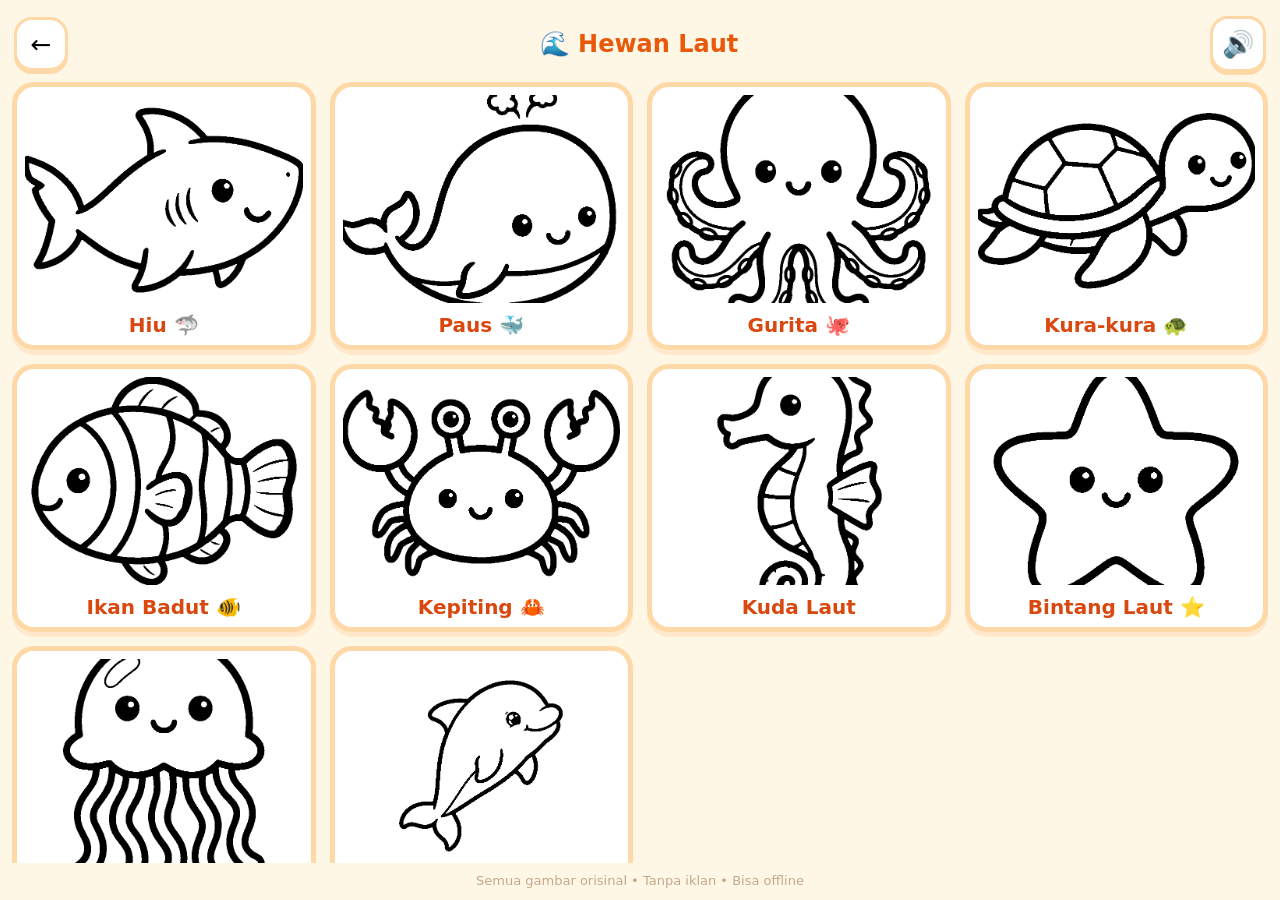
==== kategori.html @ f8200342 "Mewarnai Balita PWA v21" ====
<!DOCTYPE html>
<html lang="id">
<head>
<meta charset="UTF-8">
<meta name="viewport" content="width=device-width, initial-scale=1.0, maximum-scale=1.0, user-scalable=no, viewport-fit=cover">
<title>Pilih Gambar · Mewarnai Balita</title>
<meta name="description" content="Pilih gambar untuk diwarnai. 100% orisinal, bisa offline.">
<meta name="theme-color" content="#FF8C42">
<link rel="manifest" href="manifest.webmanifest">
<link rel="icon" type="image/png" sizes="192x192" href="icons/icon-192.png">
<link rel="apple-touch-icon" href="icons/icon-192.png">
<link rel="stylesheet" href="styles-v9.css">
</head>
<body>
<div id="app">
  <section class="screen active">
    <header class="topbar">
      <button id="k-back" class="kid-btn" title="Kembali">←</button>
      <h1 id="k-title" class="screen-title">🎨</h1>
      <div class="top-actions">
        <button id="k-sound" class="icon-btn" title="Suara">🔊</button>
      </div>
    </header>
    <div id="k-grid" class="page-grid"></div>
    <footer class="footnote">Semua gambar orisinal &bull; Tanpa iklan &bull; Bisa offline</footer>
  </section>
</div>
<script src="app-v21.js"></script>
</body>
</html>
---- styles-v9.css ----
* { box-sizing: border-box; -webkit-tap-highlight-color: transparent; }
html, body {
  margin: 0; padding: 0; height: 100%;
  font-family: "Comic Sans MS", "Chalkboard SE", "Segoe UI Rounded", system-ui, sans-serif;
  background: #FFF7E6; color: #4A3728;
  overscroll-behavior: none;
}
#app { height: 100dvh; display: flex; flex-direction: column; }
.screen { display: none; flex-direction: column; height: 100%; padding: 12px; }
.screen.active { display: flex; }

/* ---- Bilah atas ---- */
.topbar {
  display: flex; align-items: center; justify-content: space-between;
  gap: 8px; padding: 4px 2px 10px;
}
.brand { display: flex; align-items: center; gap: 10px; }
.brand-emoji { font-size: 40px; }
h1 { font-size: 26px; margin: 0; color: #E8590C; }
.screen-title { font-size: 24px; }
.top-actions { display: flex; gap: 8px; }
.icon-btn {
  min-width: 56px; min-height: 56px; font-size: 26px;
  border: 3px solid #FFD8A8; border-radius: 18px; background: #fff;
  cursor: pointer; display: flex; align-items: center; justify-content: center;
  box-shadow: 0 3px 0 #FFD8A8;
}
.icon-btn:active { transform: translateY(2px); box-shadow: none; }
.icon-btn.primary { background: #69DB7C; border-color: #38B24A; box-shadow: 0 3px 0 #38B24A; }
.subtitle { text-align: center; font-size: 18px; margin: 2px 0 12px; color: #97775F; }

/* ---- Grid halaman ---- */
.page-grid {
  display: grid; grid-template-columns: repeat(2, 1fr); gap: 14px;
  overflow-y: auto; padding-bottom: 10px;
}
@media (min-width: 700px) { .page-grid { grid-template-columns: repeat(4, 1fr); } }
.page-card {
  background: #fff; border: 4px solid #FFD8A8; border-radius: 22px;
  padding: 8px; cursor: pointer; text-align: center;
  box-shadow: 0 4px 0 #FFE8CC; transition: transform .1s;
}
.page-card:active { transform: scale(.96); }
.page-card img { width: 100%; aspect-ratio: 4/3; object-fit: cover; border-radius: 14px; background: #fff; }
.page-card .name { font-size: 20px; font-weight: bold; margin-top: 6px; color: #D9480F; }
.footnote { text-align: center; font-size: 13px; color: #C4A88C; margin-top: auto; padding-top: 10px; }

/* ---- Bilah kategori ---- */
.cat-bar {
  display: flex; gap: 8px; overflow-x: auto; padding: 4px 2px 10px;
  scrollbar-width: none;
}
.cat-bar::-webkit-scrollbar { display: none; }
.cat-chip {
  flex-shrink: 0; display: flex; align-items: center; gap: 6px;
  border: 3px solid #FFD8A8; background: #fff; border-radius: 999px;
  padding: 10px 16px; font-size: 16px; font-weight: bold; color: #97775F;
  cursor: pointer; font-family: inherit; box-shadow: 0 3px 0 #FFE8CC;
}
.cat-chip:active { transform: translateY(2px); box-shadow: none; }
.cat-chip.active { background: #FFD43B; border-color: #FAB005; color: #7A4A00; box-shadow: 0 3px 0 #FAB005; }
.cat-ico { font-size: 22px; }
.cat-count { text-align: center; font-size: 16px; font-weight: bold; color: #E8590C; margin: 0 0 8px; }

/* ---- Editor ramah balita ---- */
#screen-editor { gap: 10px; }
.kid-bar { padding-bottom: 2px; }
.kid-btn {
  min-width: 54px; min-height: 54px; font-size: 25px;
  border: 3px solid #FFD8A8; border-radius: 18px; background: #fff;
  cursor: pointer; display: flex; align-items: center; justify-content: center;
  box-shadow: 0 3px 0 #FFD8A8; font-family: inherit; padding: 0 8px;
}
.kid-btn:active { transform: translateY(2px); box-shadow: none; }
.kid-btn.primary { background: #69DB7C; border-color: #38B24A; box-shadow: 0 3px 0 #38B24A; }
.kid-btn.go { background: #FFD43B; border-color: #FAB005; box-shadow: 0 3px 0 #FAB005; }
#editor-title { flex: 1; text-align: center; font-size: 22px; margin: 0; }

#editor-body { flex: 1; display: flex; gap: 10px; min-height: 0; }
/* Kanvas bingkai biru membulat */
#canvas-frame {
  flex: 1; display: flex; align-items: center; justify-content: center;
  background: #fff; border: 7px solid #4D96FF; border-radius: 26px;
  overflow: hidden; min-width: 0; position: relative;
  box-shadow: 0 4px 0 rgba(77,150,255,.35);
}
#canvas { touch-action: none; max-width: 100%; max-height: 100%; cursor: pointer; display: block; }
/* Indikator memuat gambar */
.canvas-loading {
  position: absolute; inset: 0; display: flex; align-items: center; justify-content: center;
  background: rgba(255,255,255,.85); font-size: 22px; font-weight: bold; color: #E8590F;
  border-radius: 18px; z-index: 5;
}
.canvas-loading.hidden { display: none; }

/* Rel krayon vertikal di kanan */
#crayon-rail {
  width: 96px; flex-shrink: 0; display: flex; flex-direction: column;
  background: #fff; border: 4px solid #FFD8A8; border-radius: 22px;
  overflow: hidden;
}
.crayon-box {
  display: flex; flex-direction: column; gap: 12px; align-items: center;
  padding: 18px 6px; overflow-y: auto; scrollbar-width: none;
}
.crayon-box::-webkit-scrollbar { display: none; }
.swatch.crayon {
  width: 56px; height: 96px; min-height: 96px; border: none; cursor: pointer; padding: 0;
  background:
    linear-gradient(90deg, rgba(255,255,255,.45), rgba(255,255,255,0) 45%),
    var(--c);
  clip-path: polygon(50% 0%, 88% 16%, 100% 22%, 100% 100%, 0% 100%, 0% 22%, 12% 16%);
  filter: drop-shadow(0 3px 2px rgba(0,0,0,.25));
  transition: transform .12s;
}
.swatch.crayon.active { transform: scale(1.22); filter: drop-shadow(0 0 7px var(--c)); }

/* Bilah konteks: ukuran / jenis kuas / stiker */
#context-bar { display: flex; justify-content: center; }
.tool-section {
  display: flex; flex-direction: row; gap: 10px; align-items: center; justify-content: flex-start;
  background: #fff; border: 3px solid #FFD8A8; border-radius: 20px; padding: 8px 12px;
  max-width: 100%; overflow-x: auto; scrollbar-width: none;
}
.tool-section::-webkit-scrollbar { display: none; }
.tool-section.hidden { display: none; }
.brush-btn, .sticker-btn {
  width: 58px; height: 58px; min-width: 58px; border-radius: 18px; border: 3px solid #EEE;
  background: #FFF9F0; cursor: pointer; font-size: 26px; font-family: inherit;
  display: flex; align-items: center; justify-content: center; padding: 0;
}
.brush-btn.active, .sticker-btn.active { border-color: #E8590C; background: #FFF0E0; transform: scale(1.06); }
.brush-btn .dot { background: #4A3728; border-radius: 50%; display: block; }
.sticker-btn { font-size: 30px; }
.sticker-bar { display: flex; gap: 10px; }

/* Bilah mode bawah: 5 tombol besar */
#mode-bar {
  display: flex; gap: 8px;
  background: #fff; border: 4px solid #FFD8A8; border-radius: 24px; padding: 8px;
}
.mode-btn {
  flex: 1; background: #FFF7E6; border: 3px solid transparent; border-radius: 18px;
  cursor: pointer; display: flex; flex-direction: column; align-items: center; gap: 3px;
  padding: 9px 4px; font-family: inherit; color: #97775F; min-width: 0;
}
.mode-ico { font-size: 30px; line-height: 1; }
.mode-lbl { font-size: 13px; font-weight: bold; white-space: nowrap; }
.mode-btn.active {
  background: #fff; color: #D9480F; border-color: #FFB84D;
  box-shadow: 0 3px 0 #FFD8A8; transform: translateY(-2px);
}

/* Beranda lebih ceria */
.brand-emoji { display: inline-block; animation: kid-bounce 1.8s ease-in-out infinite; }
@keyframes kid-bounce { 0%,100% { transform: translateY(0) rotate(-6deg); } 50% { transform: translateY(-9px) rotate(6deg); } }
.page-card { border-width: 5px; box-shadow: 0 5px 0 #FFE8CC; }
.page-card .thumb { font-size: 30px; }

/* Lanskap pendek: padatkan */
@media (max-height: 500px) and (orientation: landscape) {
  .mode-ico { font-size: 22px; }
  .mode-lbl { display: none; }
  .mode-btn { padding: 6px 4px; }
  .swatch.crayon { width: 44px; height: 80px; min-height: 80px; }
  #crayon-rail { width: 76px; }
  .kid-btn { min-width: 46px; min-height: 46px; font-size: 21px; }
  #canvas-frame { border-width: 5px; border-radius: 18px; }
}

/* ---- Layar Finish: animasi interaktif ---- */
#screen-finish { padding: 0; }
#finish-wrap { flex: 1; position: relative; min-height: 0; }
#anim-canvas { width: 100%; height: 100%; display: block; touch-action: manipulation; }
.finish-text {
  position: absolute; top: 12px; left: 0; right: 0;
  text-align: center; font-size: 30px; font-weight: bold; color: #D9480F;
  text-shadow: 0 2px 0 #fff; pointer-events: none;
}
.finish-actions {
  display: flex; justify-content: center; gap: 14px;
  padding: 12px; background: #FFF7E6;
}

/* ---- Galeri ---- */
.gallery-grid { display: grid; grid-template-columns: repeat(2, 1fr); gap: 12px; overflow-y: auto; }
@media (min-width: 700px) { .gallery-grid { grid-template-columns: repeat(4, 1fr); } }
.gallery-item {
  background: #fff; border: 4px solid #FFD8A8; border-radius: 18px;
  overflow: hidden; cursor: pointer; padding: 6px;
}
.gallery-item img { width: 100%; border-radius: 12px; display: block; }

/* ---- Viewer & toast ---- */
.viewer {
  position: fixed; inset: 0; background: rgba(0,0,0,.85); z-index: 50;
  display: flex; align-items: center; justify-content: center; flex-direction: column; gap: 12px;
}
.viewer.hidden { display: none; }
.viewer img { max-width: 92vw; max-height: 80vh; border-radius: 16px; background: #fff; }
.viewer-actions { display: flex; gap: 12px; }
.toast {
  position: fixed; bottom: 26px; left: 50%; transform: translateX(-50%);
  background: #4A3728; color: #fff; padding: 12px 22px; border-radius: 24px;
  font-size: 18px; z-index: 60; transition: opacity .3s;
}
.toast.hidden { opacity: 0; pointer-events: none; }

/* ===== v9: Beranda 2 level untuk balita ===== */
.cat-grid {
  display: grid; grid-template-columns: 1fr 1fr; gap: 14px;
  padding: 4px 16px 20px; max-width: 520px; margin: 0 auto;
}
.cat-card {
  background: #fff; border: 4px solid #FFD8A8; border-radius: 24px;
  padding: 20px 8px 16px; text-align: center; cursor: pointer;
  box-shadow: 0 4px 0 rgba(210, 140, 60, .35);
  transition: transform .12s;
}
.cat-card:active { transform: scale(.94); }
.cat-card-ico { font-size: 64px; line-height: 1.1; }
.cat-card-name { font-size: 19px; font-weight: 800; color: #7A4A1E; margin-top: 6px; }
.pics-bar { display: flex; align-items: center; gap: 10px; padding: 4px 16px 10px; }
.pics-bar .screen-title { margin: 0; }

/* ===== v9: Laci alat ===== */
.drawer {
  position: fixed; inset: 0; z-index: 55;
  background: rgba(60, 35, 10, .45);
  display: flex; align-items: flex-end; justify-content: center;
}
.drawer.hidden { display: none; }
.drawer-card {
  background: #FFF8EC; border-radius: 28px 28px 0 0;
  padding: 18px 18px 26px; width: 100%; max-width: 480px;
  border-top: 5px solid #FFD8A8;
  animation: drawerUp .22s ease-out;
}
@keyframes drawerUp { from { transform: translateY(60px); opacity: .5; } to { transform: none; opacity: 1; } }
.drawer-title { font-size: 24px; font-weight: 900; color: #7A4A1E; text-align: center; margin-bottom: 14px; }
.drawer-grid { display: grid; grid-template-columns: 1fr 1fr 1fr; gap: 12px; margin-bottom: 16px; }
.drawer-btn {
  background: #fff; border: 4px solid #FFE3B3; border-radius: 20px;
  padding: 14px 6px 10px; display: flex; flex-direction: column; align-items: center; gap: 4px;
  font-size: 17px; font-weight: 800; color: #7A4A1E; cursor: pointer;
  box-shadow: 0 3px 0 rgba(210, 140, 60, .3);
}
.drawer-btn:active { transform: scale(.95); }
.drawer-btn.active { border-color: #FF9F43; background: #FFF3DC; }
.drawer-btn.danger { border-color: #FFB3B3; color: #C0392B; }
.drawer-ico { font-size: 44px; line-height: 1; }
#drawer-close { width: 100%; }

/* ===== v9: Dialog ramah anak ===== */
.kid-modal {
  position: fixed; inset: 0; z-index: 70;
  background: rgba(60, 35, 10, .5);
  display: flex; align-items: center; justify-content: center; padding: 24px;
}
.kid-modal.hidden { display: none; }
.kid-modal-card {
  background: #FFF8EC; border-radius: 28px; border: 5px solid #FFD8A8;
  padding: 28px 26px 24px; max-width: 340px; width: 100%; text-align: center;
  animation: modalPop .2s ease-out;
}
@keyframes modalPop { from { transform: scale(.85); opacity: .4; } to { transform: none; opacity: 1; } }
.kid-modal-emoji { font-size: 64px; }
.kid-modal-text { font-size: 24px; font-weight: 900; color: #7A4A1E; margin: 10px 0 20px; }
.kid-modal-btns { display: flex; gap: 12px; }
.kid-modal-btn {
  flex: 1; padding: 16px 0; border-radius: 20px; font-size: 22px; font-weight: 900;
  border: none; cursor: pointer;
}
.kid-modal-btn.no { background: #E8E8E8; color: #555; }
.kid-modal-btn.yes { background: linear-gradient(180deg, #7BC96F, #5AAE4E); color: #fff; box-shadow: 0 4px 0 #3E7D36; }
.kid-modal-btn:active { transform: scale(.96); }

/* ===== v9: Bintang reward ===== */
.burst-star {
  position: absolute; transform: translate(-50%, -50%);
  pointer-events: none; z-index: 6;
  animation: burst .9s ease-out forwards;
}
@keyframes burst {
  0% { opacity: 1; transform: translate(-50%, -50%) scale(.5); }
  100% { opacity: 0; transform: translate(calc(-50% + var(--dx)), calc(-50% + var(--dy))) scale(1.25); }
}

/* ===== v17: tombol segitiga hijau (selesai) di sudut kanvas ===== */
.done-fab {
  position: absolute; bottom: 14px; z-index: 8;
  width: 78px; height: 78px; border: none; cursor: pointer; padding: 0;
  background: linear-gradient(180deg, #8BD67F, #4E9E44);
  clip-path: polygon(20% 10%, 90% 50%, 20% 90%);
  filter: drop-shadow(0 4px 6px rgba(0,0,0,.35));
  animation: fabPulse 1.6s ease-in-out infinite;
}
.done-fab.left { left: 14px; }
.done-fab.right { right: 14px; }
@keyframes fabPulse {
  0%, 100% { transform: scale(1); }
  50% { transform: scale(1.08); }
}
.done-fab:active { transform: scale(.92); animation: none; }
.done-fab.hidden { display: none; }

/* ===== v18: UI ala referensi — tombol melayang + panel geser ===== */
#canvas-frame {
  border: none; border-radius: 0; box-shadow: none; background: #fff;
}
/* tombol bulat glossy */
.fab-btn {
  position: absolute; z-index: 9;
  width: 68px; height: 68px; border-radius: 50%;
  border: 4px solid rgba(255,255,255,.9);
  font-size: 30px; cursor: pointer; color: #fff;
  display: flex; align-items: center; justify-content: center;
  box-shadow: 0 4px 10px rgba(0,0,0,.25), inset 0 3px 6px rgba(255,255,255,.55), inset 0 -4px 8px rgba(0,0,0,.18);
  text-shadow: 0 2px 3px rgba(0,0,0,.25);
  transition: transform .12s;
}
.fab-btn:active { transform: scale(.9); }
.fab-btn.active-tool { outline: 4px solid #FFD23F; outline-offset: 2px; }
.fab-back { top: 14px; left: 14px; background: radial-gradient(circle at 32% 28%, #FFE066, #FFC300 70%); color: #fff; font-weight: 900; }
.fab-stack { position: absolute; z-index: 9; display: flex; flex-direction: column; gap: 14px; }
.fab-stack .fab-btn { position: static; }
.fab-left { left: 14px; bottom: 110px; }
.fab-right { right: 14px; top: 14px; }
.fab-undo { background: radial-gradient(circle at 32% 28%, #E8E8E8, #BDBDBD 70%); }
.fab-trash { background: radial-gradient(circle at 32% 28%, #C77DFF, #8E44AD 70%); }
.fab-purple { background: radial-gradient(circle at 32% 28%, #D0A6FF, #9B5DE5 70%); }
.fab-rainbow { background: linear-gradient(135deg, #FF5D5D, #FF9F1C, #FFD23F, #2FBF71, #3A86FF, #B565D8); }
/* panel geser dari kanan */
.side-panel {
  position: absolute; top: 0; right: 0; bottom: 0; z-index: 10;
  width: 128px; padding: 14px 10px;
  background: #FFFDF5; border-left: 4px solid #FFE3B3; border-radius: 24px 0 0 24px;
  box-shadow: -6px 0 16px rgba(0,0,0,.15);
  overflow-y: auto; scrollbar-width: none;
  animation: panelIn .22s ease-out;
}
.side-panel::-webkit-scrollbar { display: none; }
.side-panel.hidden { display: none; }
@keyframes panelIn { from { transform: translateX(60px); opacity: .4; } to { transform: none; opacity: 1; } }
.brush-list { display: flex; flex-direction: column; gap: 12px; align-items: stretch; }
.brush-item {
  background: #fff; border: 3px solid #FFE3B3; border-radius: 18px;
  padding: 10px 4px; font-size: 34px; cursor: pointer; line-height: 1;
  box-shadow: 0 3px 0 rgba(210,140,60,.25);
  display: flex; flex-direction: column; align-items: center; gap: 2px;
}
.brush-item small { font-size: 11px; font-weight: 800; color: #7A4A1E; }
.brush-item:active { transform: scale(.94); }
.brush-item.active { border-color: #FF9F43; background: #FFF3DC; }
/* palet warna */
.color-row { display: grid; grid-template-columns: repeat(4, 1fr); gap: 8px; margin-bottom: 12px; }
.color-grid { display: grid; grid-template-columns: repeat(4, 1fr); gap: 8px; }
.swatch-dot {
  aspect-ratio: 1; border-radius: 14px; cursor: pointer; padding: 0;
  border: 3px solid rgba(255,255,255,.9);
  box-shadow: 0 2px 5px rgba(0,0,0,.2), inset 0 2px 4px rgba(255,255,255,.5);
  transition: transform .1s;
}
.swatch-dot:active { transform: scale(.88); }
.swatch-dot.active { outline: 3px solid #FF9F43; outline-offset: 1px; transform: scale(1.08); }
/* segitiga hijau pindah kanan bawah */
.done-fab.right { right: 14px; }
.done-fab.left { left: 14px; }
@media (max-width: 480px) {
  .fab-btn { width: 58px; height: 58px; font-size: 26px; }
  .fab-left { bottom: 100px; }
  .side-panel { width: 112px; }
}

/* ===== v19: panel warna lebih besar & ramah jari balita ===== */
#panel-colors { width: 204px; }
#panel-colors .color-row { grid-template-columns: repeat(4, 1fr); gap: 10px; margin-bottom: 12px; }
#panel-colors .color-grid { grid-template-columns: repeat(3, 1fr); gap: 10px; }
#panel-colors .swatch-dot { border-radius: 16px; }
.swatch-rainbow {
  background: linear-gradient(135deg, #FF5D5D, #FF9F1C, #FFD23F, #2FBF71, #3A86FF, #B565D8) !important;
}
@media (max-width: 480px) {
  #panel-colors { width: 172px; }
}

/* ===== v20: tombol finish ala referensi — kotak hijau + segitiga play putih ===== */
.done-fab {
  position: absolute; bottom: 14px; z-index: 8;
  width: 80px; height: 80px; cursor: pointer; padding: 0;
  background: linear-gradient(180deg, #7ED957, #34A24B);
  border: 4px solid rgba(255,255,255,.9);
  border-radius: 24px;
  clip-path: none; filter: none;
  box-shadow: 0 4px 10px rgba(0,0,0,.25), inset 0 3px 6px rgba(255,255,255,.5), inset 0 -4px 8px rgba(0,0,0,.15);
  display: flex; align-items: center; justify-content: center;
  animation: fabPulse 1.6s ease-in-out infinite;
}
.done-fab::after {
  content: "";
  width: 0; height: 0;
  border-left: 32px solid #fff;
  border-top: 20px solid transparent;
  border-bottom: 20px solid transparent;
  margin-left: 8px;
  filter: drop-shadow(0 2px 2px rgba(0,0,0,.25));
}

/* ===== v21: tombol finish ala referensi ===== */
#btn-finish-recolor { bottom: 14px; left: 14px; }
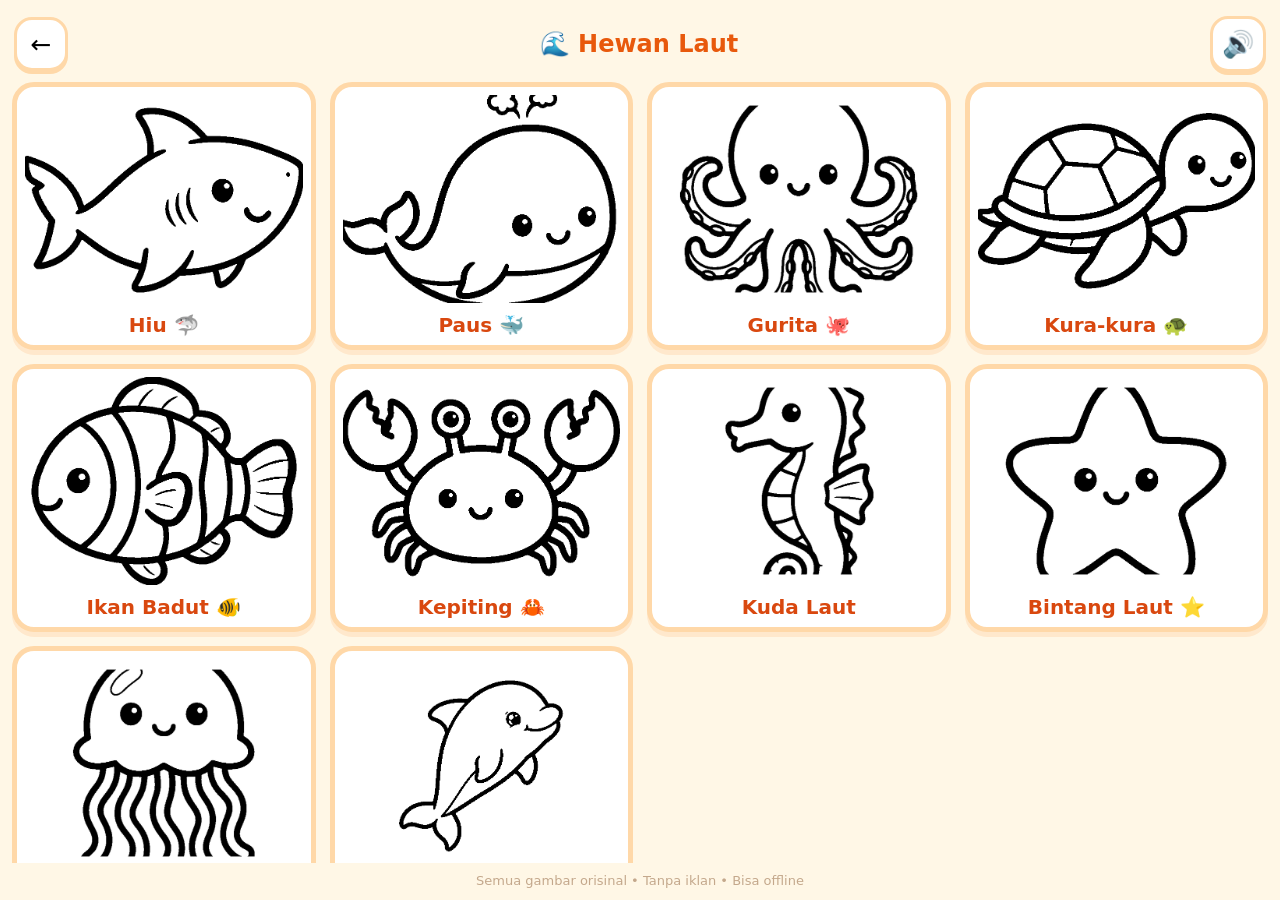
==== commit cd0a64f8: "Mewarnai Balita PWA v21" ====
--- a/kategori.html
+++ b/kategori.html
@@ -25,6 +25,6 @@
     <footer class="footnote">Semua gambar orisinal &bull; Tanpa iklan &bull; Bisa offline</footer>
   </section>
 </div>
-<script src="app-v21.js"></script>
+<script src="app-v22.js"></script>
 </body>
 </html>
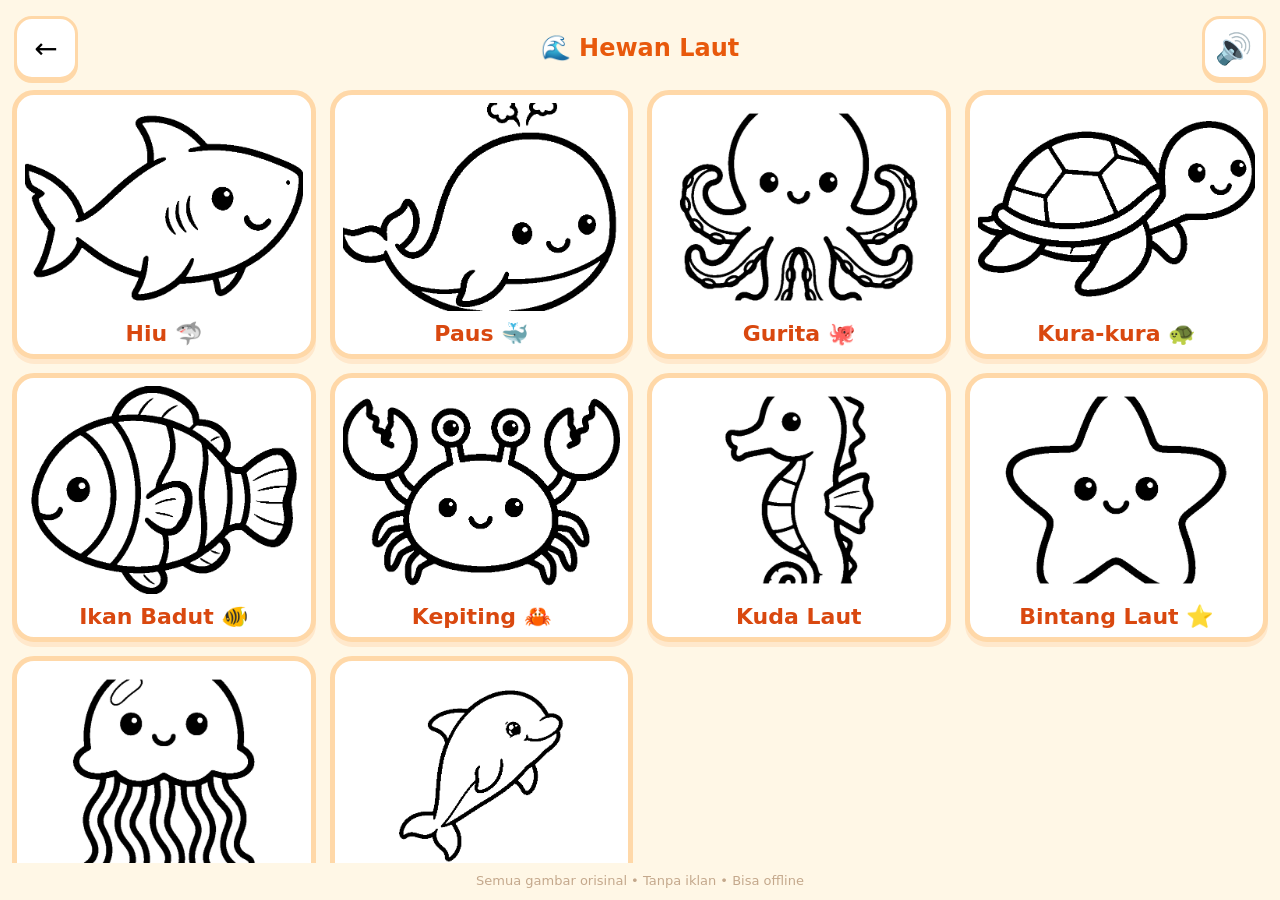
==== commit dca227a6: "v25: perbaiki bug strict-mode dan optimasi UI/UX balita - Perbaiki variabel tak dideklarasi (actx, k" ====
--- a/kategori.html
+++ b/kategori.html
@@ -9,7 +9,7 @@
 <link rel="manifest" href="manifest.webmanifest">
 <link rel="icon" type="image/png" sizes="192x192" href="icons/icon-192.png">
 <link rel="apple-touch-icon" href="icons/icon-192.png">
-<link rel="stylesheet" href="styles-v9.css">
+<link rel="stylesheet" href="styles-v25.css">
 </head>
 <body>
 <div id="app">
@@ -25,6 +25,6 @@
     <footer class="footnote">Semua gambar orisinal &bull; Tanpa iklan &bull; Bisa offline</footer>
   </section>
 </div>
-<script src="app-v22.js"></script>
+<script src="app-v25.js"></script>
 </body>
 </html>
--- a/styles-v25.css
+++ b/styles-v25.css
@@ -0,0 +1,542 @@
+* { box-sizing: border-box; -webkit-tap-highlight-color: transparent; }
+html, body {
+  margin: 0; padding: 0; height: 100%;
+  font-family: "Comic Sans MS", "Chalkboard SE", "Segoe UI Rounded", system-ui, sans-serif;
+  background: #FFF7E6; color: #4A3728;
+  overscroll-behavior: none;
+}
+#app { height: 100dvh; display: flex; flex-direction: column; }
+.screen { display: none; flex-direction: column; height: 100%; padding: 12px; }
+.screen.active { display: flex; }
+
+/* ---- Bilah atas ---- */
+.topbar {
+  display: flex; align-items: center; justify-content: space-between;
+  gap: 8px; padding: 4px 2px 10px;
+}
+.brand { display: flex; align-items: center; gap: 10px; }
+.brand-emoji { font-size: 40px; }
+h1 { font-size: 26px; margin: 0; color: #E8590C; }
+.screen-title { font-size: 24px; }
+.top-actions { display: flex; gap: 8px; }
+.icon-btn {
+  min-width: 56px; min-height: 56px; font-size: 26px;
+  border: 3px solid #FFD8A8; border-radius: 18px; background: #fff;
+  cursor: pointer; display: flex; align-items: center; justify-content: center;
+  box-shadow: 0 3px 0 #FFD8A8;
+}
+.icon-btn:active { transform: translateY(2px); box-shadow: none; }
+.icon-btn.primary { background: #69DB7C; border-color: #38B24A; box-shadow: 0 3px 0 #38B24A; }
+.subtitle { text-align: center; font-size: 18px; margin: 2px 0 12px; color: #97775F; }
+
+/* ---- Grid halaman ---- */
+.page-grid {
+  display: grid; grid-template-columns: repeat(2, 1fr); gap: 14px;
+  overflow-y: auto; padding-bottom: 10px;
+}
+@media (min-width: 700px) { .page-grid { grid-template-columns: repeat(4, 1fr); } }
+.page-card {
+  background: #fff; border: 4px solid #FFD8A8; border-radius: 22px;
+  padding: 8px; cursor: pointer; text-align: center;
+  box-shadow: 0 4px 0 #FFE8CC; transition: transform .1s;
+}
+.page-card:active { transform: scale(.96); }
+.page-card img { width: 100%; aspect-ratio: 4/3; object-fit: cover; border-radius: 14px; background: #fff; }
+.page-card .name { font-size: 20px; font-weight: bold; margin-top: 6px; color: #D9480F; }
+.footnote { text-align: center; font-size: 13px; color: #C4A88C; margin-top: auto; padding-top: 10px; }
+
+/* ---- Bilah kategori ---- */
+.cat-bar {
+  display: flex; gap: 8px; overflow-x: auto; padding: 4px 2px 10px;
+  scrollbar-width: none;
+}
+.cat-bar::-webkit-scrollbar { display: none; }
+.cat-chip {
+  flex-shrink: 0; display: flex; align-items: center; gap: 6px;
+  border: 3px solid #FFD8A8; background: #fff; border-radius: 999px;
+  padding: 10px 16px; font-size: 16px; font-weight: bold; color: #97775F;
+  cursor: pointer; font-family: inherit; box-shadow: 0 3px 0 #FFE8CC;
+}
+.cat-chip:active { transform: translateY(2px); box-shadow: none; }
+.cat-chip.active { background: #FFD43B; border-color: #FAB005; color: #7A4A00; box-shadow: 0 3px 0 #FAB005; }
+.cat-ico { font-size: 22px; }
+.cat-count { text-align: center; font-size: 16px; font-weight: bold; color: #E8590C; margin: 0 0 8px; }
+
+/* ---- Editor ramah balita ---- */
+#screen-editor { gap: 10px; }
+.kid-bar { padding-bottom: 2px; }
+.kid-btn {
+  min-width: 54px; min-height: 54px; font-size: 25px;
+  border: 3px solid #FFD8A8; border-radius: 18px; background: #fff;
+  cursor: pointer; display: flex; align-items: center; justify-content: center;
+  box-shadow: 0 3px 0 #FFD8A8; font-family: inherit; padding: 0 8px;
+}
+.kid-btn:active { transform: translateY(2px); box-shadow: none; }
+.kid-btn.primary { background: #69DB7C; border-color: #38B24A; box-shadow: 0 3px 0 #38B24A; }
+.kid-btn.go { background: #FFD43B; border-color: #FAB005; box-shadow: 0 3px 0 #FAB005; }
+#editor-title { flex: 1; text-align: center; font-size: 22px; margin: 0; }
+
+#editor-body { flex: 1; display: flex; gap: 10px; min-height: 0; }
+/* Kanvas bingkai biru membulat */
+#canvas-frame {
+  flex: 1; display: flex; align-items: center; justify-content: center;
+  background: #fff; border: 7px solid #4D96FF; border-radius: 26px;
+  overflow: hidden; min-width: 0; position: relative;
+  box-shadow: 0 4px 0 rgba(77,150,255,.35);
+}
+#canvas { touch-action: none; max-width: 100%; max-height: 100%; cursor: pointer; display: block; }
+/* Indikator memuat gambar */
+.canvas-loading {
+  position: absolute; inset: 0; display: flex; align-items: center; justify-content: center;
+  background: rgba(255,255,255,.85); font-size: 22px; font-weight: bold; color: #E8590F;
+  border-radius: 18px; z-index: 5;
+}
+.canvas-loading.hidden { display: none; }
+
+/* Rel krayon vertikal di kanan */
+#crayon-rail {
+  width: 96px; flex-shrink: 0; display: flex; flex-direction: column;
+  background: #fff; border: 4px solid #FFD8A8; border-radius: 22px;
+  overflow: hidden;
+}
+.crayon-box {
+  display: flex; flex-direction: column; gap: 12px; align-items: center;
+  padding: 18px 6px; overflow-y: auto; scrollbar-width: none;
+}
+.crayon-box::-webkit-scrollbar { display: none; }
+.swatch.crayon {
+  width: 56px; height: 96px; min-height: 96px; border: none; cursor: pointer; padding: 0;
+  background:
+    linear-gradient(90deg, rgba(255,255,255,.45), rgba(255,255,255,0) 45%),
+    var(--c);
+  clip-path: polygon(50% 0%, 88% 16%, 100% 22%, 100% 100%, 0% 100%, 0% 22%, 12% 16%);
+  filter: drop-shadow(0 3px 2px rgba(0,0,0,.25));
+  transition: transform .12s;
+}
+.swatch.crayon.active { transform: scale(1.22); filter: drop-shadow(0 0 7px var(--c)); }
+
+/* Bilah konteks: ukuran / jenis kuas / stiker */
+#context-bar { display: flex; justify-content: center; }
+.tool-section {
+  display: flex; flex-direction: row; gap: 10px; align-items: center; justify-content: flex-start;
+  background: #fff; border: 3px solid #FFD8A8; border-radius: 20px; padding: 8px 12px;
+  max-width: 100%; overflow-x: auto; scrollbar-width: none;
+}
+.tool-section::-webkit-scrollbar { display: none; }
+.tool-section.hidden { display: none; }
+.brush-btn, .sticker-btn {
+  width: 58px; height: 58px; min-width: 58px; border-radius: 18px; border: 3px solid #EEE;
+  background: #FFF9F0; cursor: pointer; font-size: 26px; font-family: inherit;
+  display: flex; align-items: center; justify-content: center; padding: 0;
+}
+.brush-btn.active, .sticker-btn.active { border-color: #E8590C; background: #FFF0E0; transform: scale(1.06); }
+.brush-btn .dot { background: #4A3728; border-radius: 50%; display: block; }
+.sticker-btn { font-size: 30px; }
+.sticker-bar { display: flex; gap: 10px; }
+
+/* Bilah mode bawah: 5 tombol besar */
+#mode-bar {
+  display: flex; gap: 8px;
+  background: #fff; border: 4px solid #FFD8A8; border-radius: 24px; padding: 8px;
+}
+.mode-btn {
+  flex: 1; background: #FFF7E6; border: 3px solid transparent; border-radius: 18px;
+  cursor: pointer; display: flex; flex-direction: column; align-items: center; gap: 3px;
+  padding: 9px 4px; font-family: inherit; color: #97775F; min-width: 0;
+}
+.mode-ico { font-size: 30px; line-height: 1; }
+.mode-lbl { font-size: 13px; font-weight: bold; white-space: nowrap; }
+.mode-btn.active {
+  background: #fff; color: #D9480F; border-color: #FFB84D;
+  box-shadow: 0 3px 0 #FFD8A8; transform: translateY(-2px);
+}
+
+/* Beranda lebih ceria */
+.brand-emoji { display: inline-block; animation: kid-bounce 1.8s ease-in-out infinite; }
+@keyframes kid-bounce { 0%,100% { transform: translateY(0) rotate(-6deg); } 50% { transform: translateY(-9px) rotate(6deg); } }
+.page-card { border-width: 5px; box-shadow: 0 5px 0 #FFE8CC; }
+.page-card .thumb { font-size: 30px; }
+
+/* Lanskap pendek: padatkan */
+@media (max-height: 500px) and (orientation: landscape) {
+  .mode-ico { font-size: 22px; }
+  .mode-lbl { display: none; }
+  .mode-btn { padding: 6px 4px; }
+  .swatch.crayon { width: 44px; height: 80px; min-height: 80px; }
+  #crayon-rail { width: 76px; }
+  .kid-btn { min-width: 46px; min-height: 46px; font-size: 21px; }
+  #canvas-frame { border-width: 5px; border-radius: 18px; }
+}
+
+/* ---- Layar Finish: animasi interaktif ---- */
+#screen-finish { padding: 0; }
+#finish-wrap { flex: 1; position: relative; min-height: 0; }
+#anim-canvas { width: 100%; height: 100%; display: block; touch-action: manipulation; }
+.finish-text {
+  position: absolute; top: 12px; left: 0; right: 0;
+  text-align: center; font-size: 30px; font-weight: bold; color: #D9480F;
+  text-shadow: 0 2px 0 #fff; pointer-events: none;
+}
+.finish-actions {
+  display: flex; justify-content: center; gap: 14px;
+  padding: 12px; background: #FFF7E6;
+}
+
+/* ---- Galeri ---- */
+.gallery-grid { display: grid; grid-template-columns: repeat(2, 1fr); gap: 12px; overflow-y: auto; }
+@media (min-width: 700px) { .gallery-grid { grid-template-columns: repeat(4, 1fr); } }
+.gallery-item {
+  background: #fff; border: 4px solid #FFD8A8; border-radius: 18px;
+  overflow: hidden; cursor: pointer; padding: 6px;
+}
+.gallery-item img { width: 100%; border-radius: 12px; display: block; }
+
+/* ---- Viewer & toast ---- */
+.viewer {
+  position: fixed; inset: 0; background: rgba(0,0,0,.85); z-index: 50;
+  display: flex; align-items: center; justify-content: center; flex-direction: column; gap: 12px;
+}
+.viewer.hidden { display: none; }
+.viewer img { max-width: 92vw; max-height: 80vh; border-radius: 16px; background: #fff; }
+.viewer-actions { display: flex; gap: 12px; }
+.toast {
+  position: fixed; bottom: 26px; left: 50%; transform: translateX(-50%);
+  background: #4A3728; color: #fff; padding: 12px 22px; border-radius: 24px;
+  font-size: 18px; z-index: 60; transition: opacity .3s;
+}
+.toast.hidden { opacity: 0; pointer-events: none; }
+
+/* ===== v9: Beranda 2 level untuk balita ===== */
+.cat-grid {
+  display: grid; grid-template-columns: 1fr 1fr; gap: 14px;
+  padding: 4px 16px 20px; max-width: 520px; margin: 0 auto;
+}
+.cat-card {
+  background: #fff; border: 4px solid #FFD8A8; border-radius: 24px;
+  padding: 20px 8px 16px; text-align: center; cursor: pointer;
+  box-shadow: 0 4px 0 rgba(210, 140, 60, .35);
+  transition: transform .12s;
+}
+.cat-card:active { transform: scale(.94); }
+.cat-card-ico { font-size: 64px; line-height: 1.1; }
+.cat-card-name { font-size: 19px; font-weight: 800; color: #7A4A1E; margin-top: 6px; }
+.pics-bar { display: flex; align-items: center; gap: 10px; padding: 4px 16px 10px; }
+.pics-bar .screen-title { margin: 0; }
+
+/* ===== v9: Laci alat ===== */
+.drawer {
+  position: fixed; inset: 0; z-index: 55;
+  background: rgba(60, 35, 10, .45);
+  display: flex; align-items: flex-end; justify-content: center;
+}
+.drawer.hidden { display: none; }
+.drawer-card {
+  background: #FFF8EC; border-radius: 28px 28px 0 0;
+  padding: 18px 18px 26px; width: 100%; max-width: 480px;
+  border-top: 5px solid #FFD8A8;
+  animation: drawerUp .22s ease-out;
+}
+@keyframes drawerUp { from { transform: translateY(60px); opacity: .5; } to { transform: none; opacity: 1; } }
+.drawer-title { font-size: 24px; font-weight: 900; color: #7A4A1E; text-align: center; margin-bottom: 14px; }
+.drawer-grid { display: grid; grid-template-columns: 1fr 1fr 1fr; gap: 12px; margin-bottom: 16px; }
+.drawer-btn {
+  background: #fff; border: 4px solid #FFE3B3; border-radius: 20px;
+  padding: 14px 6px 10px; display: flex; flex-direction: column; align-items: center; gap: 4px;
+  font-size: 17px; font-weight: 800; color: #7A4A1E; cursor: pointer;
+  box-shadow: 0 3px 0 rgba(210, 140, 60, .3);
+}
+.drawer-btn:active { transform: scale(.95); }
+.drawer-btn.active { border-color: #FF9F43; background: #FFF3DC; }
+.drawer-btn.danger { border-color: #FFB3B3; color: #C0392B; }
+.drawer-ico { font-size: 44px; line-height: 1; }
+#drawer-close { width: 100%; }
+
+/* ===== v9: Dialog ramah anak ===== */
+.kid-modal {
+  position: fixed; inset: 0; z-index: 70;
+  background: rgba(60, 35, 10, .5);
+  display: flex; align-items: center; justify-content: center; padding: 24px;
+}
+.kid-modal.hidden { display: none; }
+.kid-modal-card {
+  background: #FFF8EC; border-radius: 28px; border: 5px solid #FFD8A8;
+  padding: 28px 26px 24px; max-width: 340px; width: 100%; text-align: center;
+  animation: modalPop .2s ease-out;
+}
+@keyframes modalPop { from { transform: scale(.85); opacity: .4; } to { transform: none; opacity: 1; } }
+.kid-modal-emoji { font-size: 64px; }
+.kid-modal-text { font-size: 24px; font-weight: 900; color: #7A4A1E; margin: 10px 0 20px; }
+.kid-modal-btns { display: flex; gap: 12px; }
+.kid-modal-btn {
+  flex: 1; padding: 16px 0; border-radius: 20px; font-size: 22px; font-weight: 900;
+  border: none; cursor: pointer;
+}
+.kid-modal-btn.no { background: #E8E8E8; color: #555; }
+.kid-modal-btn.yes { background: linear-gradient(180deg, #7BC96F, #5AAE4E); color: #fff; box-shadow: 0 4px 0 #3E7D36; }
+.kid-modal-btn:active { transform: scale(.96); }
+
+/* ===== v9: Bintang reward ===== */
+.burst-star {
+  position: absolute; transform: translate(-50%, -50%);
+  pointer-events: none; z-index: 6;
+  animation: burst .9s ease-out forwards;
+}
+@keyframes burst {
+  0% { opacity: 1; transform: translate(-50%, -50%) scale(.5); }
+  100% { opacity: 0; transform: translate(calc(-50% + var(--dx)), calc(-50% + var(--dy))) scale(1.25); }
+}
+
+/* ===== v17: tombol segitiga hijau (selesai) di sudut kanvas ===== */
+.done-fab {
+  position: absolute; bottom: 14px; z-index: 8;
+  width: 78px; height: 78px; border: none; cursor: pointer; padding: 0;
+  background: linear-gradient(180deg, #8BD67F, #4E9E44);
+  clip-path: polygon(20% 10%, 90% 50%, 20% 90%);
+  filter: drop-shadow(0 4px 6px rgba(0,0,0,.35));
+  animation: fabPulse 1.6s ease-in-out infinite;
+}
+.done-fab.left { left: 14px; }
+.done-fab.right { right: 14px; }
+@keyframes fabPulse {
+  0%, 100% { transform: scale(1); }
+  50% { transform: scale(1.08); }
+}
+.done-fab:active { transform: scale(.92); animation: none; }
+.done-fab.hidden { display: none; }
+
+/* ===== v18: UI ala referensi — tombol melayang + panel geser ===== */
+#canvas-frame {
+  border: none; border-radius: 0; box-shadow: none; background: #fff;
+}
+/* tombol bulat glossy */
+.fab-btn {
+  position: absolute; z-index: 9;
+  width: 68px; height: 68px; border-radius: 50%;
+  border: 4px solid rgba(255,255,255,.9);
+  font-size: 30px; cursor: pointer; color: #fff;
+  display: flex; align-items: center; justify-content: center;
+  box-shadow: 0 4px 10px rgba(0,0,0,.25), inset 0 3px 6px rgba(255,255,255,.55), inset 0 -4px 8px rgba(0,0,0,.18);
+  text-shadow: 0 2px 3px rgba(0,0,0,.25);
+  transition: transform .12s;
+}
+.fab-btn:active { transform: scale(.9); }
+.fab-btn.active-tool { outline: 4px solid #FFD23F; outline-offset: 2px; }
+.fab-back { top: 14px; left: 14px; background: radial-gradient(circle at 32% 28%, #FFE066, #FFC300 70%); color: #fff; font-weight: 900; }
+.fab-stack { position: absolute; z-index: 9; display: flex; flex-direction: column; gap: 14px; }
+.fab-stack .fab-btn { position: static; }
+.fab-left { left: 14px; bottom: 110px; }
+.fab-right { right: 14px; top: 14px; }
+.fab-undo { background: radial-gradient(circle at 32% 28%, #E8E8E8, #BDBDBD 70%); }
+.fab-trash { background: radial-gradient(circle at 32% 28%, #C77DFF, #8E44AD 70%); }
+.fab-auto { background: radial-gradient(circle at 32% 28%, #FFD93D, #FF8C42 70%); }
+.fab-sticker { background: radial-gradient(circle at 32% 28%, #FFD93D, #F4A900 70%); }
+.fab-purple { background: radial-gradient(circle at 32% 28%, #D0A6FF, #9B5DE5 70%); }
+.fab-rainbow { background: linear-gradient(135deg, #FF5D5D, #FF9F1C, #FFD23F, #2FBF71, #3A86FF, #B565D8); }
+/* panel geser dari kanan */
+.side-panel {
+  position: absolute; top: 0; right: 0; bottom: 0; z-index: 10;
+  width: 128px; padding: 14px 10px;
+  background: #FFFDF5; border-left: 4px solid #FFE3B3; border-radius: 24px 0 0 24px;
+  box-shadow: -6px 0 16px rgba(0,0,0,.15);
+  overflow-y: auto; scrollbar-width: none;
+  animation: panelIn .22s ease-out;
+}
+.side-panel::-webkit-scrollbar { display: none; }
+.side-panel.hidden { display: none; }
+@keyframes panelIn { from { transform: translateX(60px); opacity: .4; } to { transform: none; opacity: 1; } }
+.brush-list { display: flex; flex-direction: column; gap: 12px; align-items: stretch; }
+.brush-item {
+  background: #fff; border: 3px solid #FFE3B3; border-radius: 18px;
+  padding: 10px 4px; font-size: 34px; cursor: pointer; line-height: 1;
+  box-shadow: 0 3px 0 rgba(210,140,60,.25);
+  display: flex; flex-direction: column; align-items: center; gap: 2px;
+}
+.brush-item small { font-size: 11px; font-weight: 800; color: #7A4A1E; }
+.brush-item:active { transform: scale(.94); }
+.brush-item.active { border-color: #FF9F43; background: #FFF3DC; }
+/* palet warna */
+.color-row { display: grid; grid-template-columns: repeat(4, 1fr); gap: 8px; margin-bottom: 12px; }
+.color-grid { display: grid; grid-template-columns: repeat(4, 1fr); gap: 8px; }
+.swatch-dot {
+  aspect-ratio: 1; border-radius: 14px; cursor: pointer; padding: 0;
+  border: 3px solid rgba(255,255,255,.9);
+  box-shadow: 0 2px 5px rgba(0,0,0,.2), inset 0 2px 4px rgba(255,255,255,.5);
+  transition: transform .1s;
+}
+.swatch-dot:active { transform: scale(.88); }
+.swatch-dot.active { outline: 3px solid #FF9F43; outline-offset: 1px; transform: scale(1.08); }
+/* segitiga hijau pindah kanan bawah */
+.done-fab.right { right: 14px; }
+.done-fab.left { left: 14px; }
+@media (max-width: 480px) {
+  .fab-btn { width: 58px; height: 58px; font-size: 26px; }
+  .fab-left { bottom: 100px; }
+  .side-panel { width: 112px; }
+}
+
+/* ===== v19: panel warna lebih besar & ramah jari balita ===== */
+#panel-colors { width: 204px; }
+#panel-colors .color-row { grid-template-columns: repeat(4, 1fr); gap: 10px; margin-bottom: 12px; }
+#panel-colors .color-grid { grid-template-columns: repeat(3, 1fr); gap: 10px; }
+#panel-colors .swatch-dot { border-radius: 16px; }
+.swatch-rainbow {
+  background: linear-gradient(135deg, #FF5D5D, #FF9F1C, #FFD23F, #2FBF71, #3A86FF, #B565D8) !important;
+}
+@media (max-width: 480px) {
+  #panel-colors { width: 172px; }
+}
+
+/* ===== v20: tombol finish ala referensi — kotak hijau + segitiga play putih ===== */
+.done-fab {
+  position: absolute; bottom: 14px; z-index: 8;
+  width: 80px; height: 80px; cursor: pointer; padding: 0;
+  background: linear-gradient(180deg, #7ED957, #34A24B);
+  border: 4px solid rgba(255,255,255,.9);
+  border-radius: 24px;
+  clip-path: none; filter: none;
+  box-shadow: 0 4px 10px rgba(0,0,0,.25), inset 0 3px 6px rgba(255,255,255,.5), inset 0 -4px 8px rgba(0,0,0,.15);
+  display: flex; align-items: center; justify-content: center;
+  animation: fabPulse 1.6s ease-in-out infinite;
+}
+.done-fab::after {
+  content: "";
+  width: 0; height: 0;
+  border-left: 32px solid #fff;
+  border-top: 20px solid transparent;
+  border-bottom: 20px solid transparent;
+  margin-left: 8px;
+  filter: drop-shadow(0 2px 2px rgba(0,0,0,.25));
+}
+
+/* ===== v21: tombol finish ala referensi ===== */
+#btn-finish-recolor { bottom: 14px; left: 14px; }
+
+/* v23: palet warna selalu terlihat di bawah kanvas */
+#editor-body { flex-direction: column; }
+#canvas-frame { flex: 1 1 auto; min-height: 0; }
+#palette-bar {
+  flex: 0 0 auto;
+  background: #FFF8F0;
+  border-top: 2px solid #FFE0B8;
+  padding: 10px 12px calc(10px + env(safe-area-inset-bottom));
+  max-height: 32vh;
+  overflow-y: auto;
+}
+#palette-bar .color-row { display: flex; gap: 10px; margin-bottom: 10px; overflow-x: auto; padding-bottom: 2px; }
+#palette-bar .color-grid { display: grid; grid-template-columns: repeat(8, 1fr); gap: 8px; }
+#palette-bar .swatch-dot { width: 44px; height: 44px; flex: 0 0 auto; border-radius: 50%; }
+#palette-bar .color-grid .swatch-dot { width: 100%; aspect-ratio: 1; }
+/* v23: tombol finish sederhana */
+.finish-btns { display: flex; gap: 12px; justify-content: center; margin-top: 18px; flex-wrap: wrap; }
+#finish-wrap { display: flex; flex-direction: column; align-items: center; justify-content: center; height: 100%; padding: 24px; }
+/* v23: gambar hasil di halaman finish */
+.finish-img {
+  max-width: 86vw; max-height: 44vh; border-radius: 18px;
+  border: 5px solid #fff; box-shadow: 0 4px 14px rgba(0,0,0,.18);
+  margin: 14px 0 4px; background: #fff;
+}
+
+/* v23: latar animasi finish yang meriah */
+#finish-wrap { position: relative; overflow: hidden; }
+#finish-bg { position: absolute; inset: 0; pointer-events: none; z-index: 0; }
+#finish-wrap > *:not(#finish-bg) { position: relative; z-index: 1; }
+.finish-emoji {
+  position: absolute;
+  animation: finish-float 5s ease-in-out infinite;
+  filter: drop-shadow(0 3px 4px rgba(0,0,0,.15));
+}
+@keyframes finish-float {
+  0%, 100% { transform: translateY(0) rotate(-8deg); }
+  50% { transform: translateY(-26px) rotate(8deg); }
+}
+.finish-confetti {
+  position: absolute; top: -16px;
+  width: 10px; height: 14px;
+  animation: finish-fall 4s linear infinite;
+}
+@keyframes finish-fall {
+  0% { transform: translateY(-20px) rotate(0deg); opacity: 1; }
+  100% { transform: translateY(110vh) rotate(720deg); opacity: .7; }
+}
+
+/* Interaktif: ledakan konfeti saat diketuk */
+.finish-burst {
+  position: absolute; width: 12px; height: 12px; border-radius: 3px;
+  pointer-events: none; z-index: 5;
+  animation: finish-burst .7s ease-out forwards;
+}
+@keyframes finish-burst {
+  0% { transform: translate(0,0) rotate(0deg) scale(1); opacity: 1; }
+  100% { transform: translate(var(--bx), var(--by)) rotate(var(--br)) scale(.3); opacity: 0; }
+}
+/* Gambar berputar saat diketuk */
+.finish-img.tap-spin { animation: finish-spin .8s ease-in-out; }
+@keyframes finish-spin {
+  0% { transform: rotate(0deg) scale(1); }
+  30% { transform: rotate(180deg) scale(1.15); }
+  60% { transform: rotate(360deg) scale(.95); }
+  100% { transform: rotate(360deg) scale(1); }
+}
+.finish-img { cursor: pointer; transition: transform .15s; }
+.finish-img:active { transform: scale(.96); }
+#finish-wrap { cursor: pointer; }
+
+/* Stiker */
+.sticker-bar {
+  display: flex; gap: 8px; overflow-x: auto; padding: 8px 4px;
+  scrollbar-width: none; -webkit-overflow-scrolling: touch;
+}
+.sticker-bar::-webkit-scrollbar { display: none; }
+.sticker-bar.hidden { display: none; }
+.sticker-btn {
+  flex: 0 0 auto; width: 52px; height: 52px; font-size: 30px;
+  border: 3px solid transparent; border-radius: 14px; background: #FFF;
+  box-shadow: 0 2px 6px rgba(0,0,0,.12); cursor: pointer;
+  transition: transform .12s, border-color .12s;
+}
+.sticker-btn:active { transform: scale(.9); }
+.sticker-btn.active { border-color: #FFD23F; transform: scale(1.08); }
+
+/* ===== v25: optimasi UI/UX balita (target sentuh besar, palet jelas, navigasi 1 ketuk) ===== */
+/* Tombol atas lebih besar untuk jari balita */
+.icon-btn { min-width: 64px; min-height: 64px; font-size: 30px; }
+.kid-btn { min-width: 64px; min-height: 64px; font-size: 28px; }
+/* Kartu kategori lebih besar, ikon dan nama lebih mudah dikenali tanpa bisa membaca */
+.cat-card { padding: 24px 10px 20px; }
+.cat-card-ico { font-size: 76px; }
+.cat-card-name { font-size: 22px; }
+/* Kartu Lanjutkan: gambar terakhir, satu ketuk langsung mewarnai lagi */
+.resume-card {
+  display: flex; align-items: center; gap: 14px;
+  background: linear-gradient(180deg, #FFE066, #FFD43B);
+  border: 4px solid #FAB005; border-radius: 24px;
+  padding: 16px 18px; margin: 0 16px 16px;
+  box-shadow: 0 4px 0 rgba(210, 140, 60, .4);
+  cursor: pointer; font-size: 22px; font-weight: 900; color: #7A4A00;
+}
+.resume-card:active { transform: scale(.96); }
+.resume-ico { font-size: 36px; line-height: 1; }
+.resume-text { text-align: left; }
+/* Tombol melayang editor lebih besar */
+.fab-btn { width: 72px; height: 72px; font-size: 32px; }
+.fab-left { bottom: 118px; }
+/* Tombol selesai: centang hijau besar, bukan segitiga play yang membingungkan */
+.done-fab::after {
+  content: "✓"; border: none; width: auto; height: auto;
+  font-size: 48px; font-weight: 900; color: #fff; margin-left: 0;
+  filter: drop-shadow(0 2px 2px rgba(0,0,0,.25));
+}
+/* Palet: warna utama besar, pastel 6 kolom supaya tiap titik minimal ~52px di HP */
+#palette-bar .color-row { gap: 12px; }
+#palette-bar .swatch-dot { width: 56px; height: 56px; }
+#palette-bar .color-grid { grid-template-columns: repeat(6, 1fr); gap: 10px; }
+#palette-bar .color-grid .swatch-dot { width: 100%; aspect-ratio: 1; height: auto; }
+/* Stiker lebih besar */
+.sticker-btn { width: 60px; height: 60px; font-size: 34px; }
+/* Kartu gambar di halaman kategori lebih besar */
+.page-card .name { font-size: 22px; }
+@media (max-width: 480px) {
+  .fab-btn { width: 68px; height: 68px; font-size: 30px; }
+  .fab-left { bottom: 108px; }
+  .cat-card-ico { font-size: 68px; }
+}
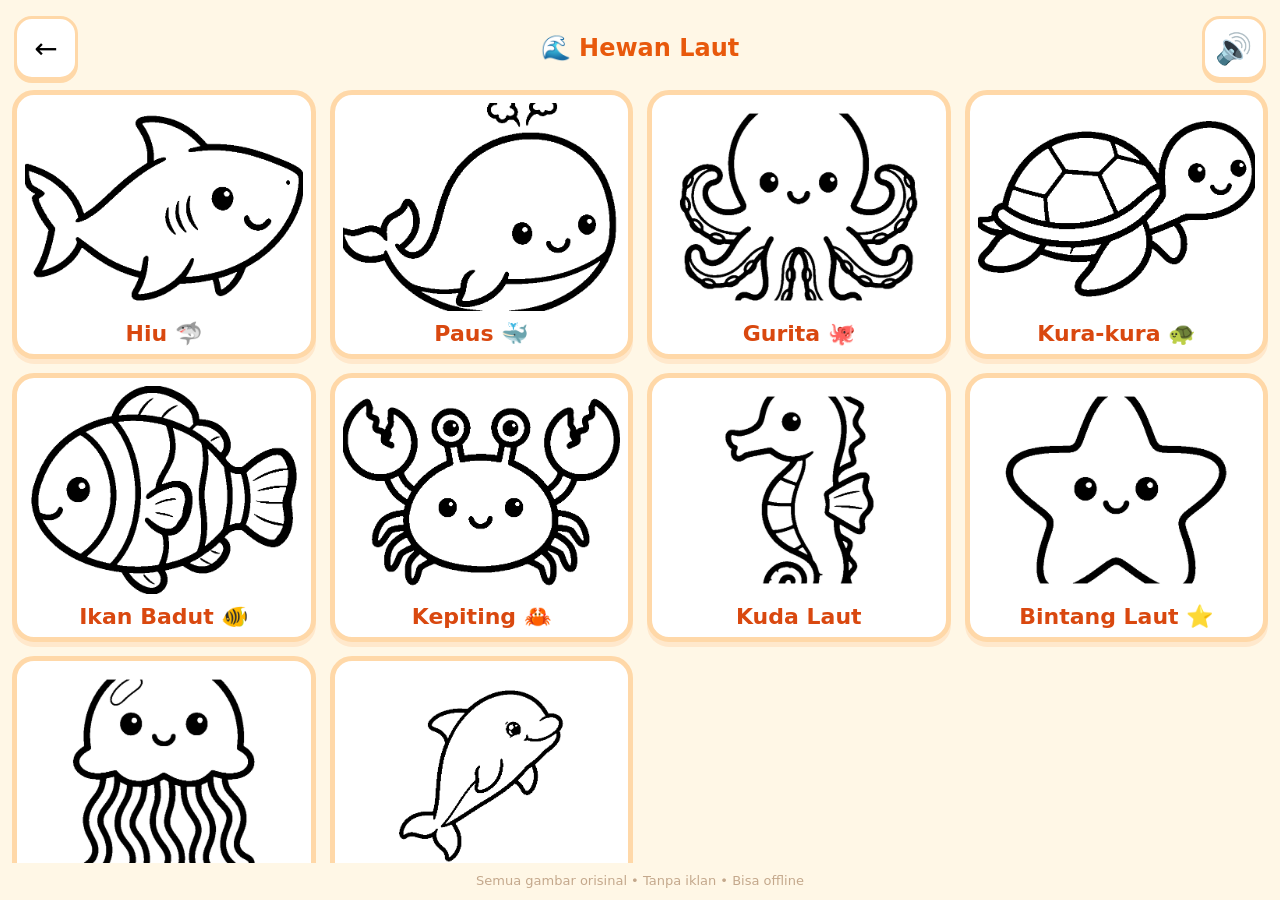
==== commit 8785bb8a: "v26: perbaiki palet pastel raksasa Titik pastel di v25 memakai width:100% dari kolom grid, sehingga " ====
--- a/kategori.html
+++ b/kategori.html
@@ -9,7 +9,7 @@
 <link rel="manifest" href="manifest.webmanifest">
 <link rel="icon" type="image/png" sizes="192x192" href="icons/icon-192.png">
 <link rel="apple-touch-icon" href="icons/icon-192.png">
-<link rel="stylesheet" href="styles-v25.css">
+<link rel="stylesheet" href="styles-v26.css">
 </head>
 <body>
 <div id="app">
@@ -25,6 +25,6 @@
     <footer class="footnote">Semua gambar orisinal &bull; Tanpa iklan &bull; Bisa offline</footer>
   </section>
 </div>
-<script src="app-v25.js"></script>
+<script src="app-v26.js"></script>
 </body>
 </html>
--- a/styles-v26.css
+++ b/styles-v26.css
@@ -0,0 +1,552 @@
+* { box-sizing: border-box; -webkit-tap-highlight-color: transparent; }
+html, body {
+  margin: 0; padding: 0; height: 100%;
+  font-family: "Comic Sans MS", "Chalkboard SE", "Segoe UI Rounded", system-ui, sans-serif;
+  background: #FFF7E6; color: #4A3728;
+  overscroll-behavior: none;
+}
+#app { height: 100dvh; display: flex; flex-direction: column; }
+.screen { display: none; flex-direction: column; height: 100%; padding: 12px; }
+.screen.active { display: flex; }
+
+/* ---- Bilah atas ---- */
+.topbar {
+  display: flex; align-items: center; justify-content: space-between;
+  gap: 8px; padding: 4px 2px 10px;
+}
+.brand { display: flex; align-items: center; gap: 10px; }
+.brand-emoji { font-size: 40px; }
+h1 { font-size: 26px; margin: 0; color: #E8590C; }
+.screen-title { font-size: 24px; }
+.top-actions { display: flex; gap: 8px; }
+.icon-btn {
+  min-width: 56px; min-height: 56px; font-size: 26px;
+  border: 3px solid #FFD8A8; border-radius: 18px; background: #fff;
+  cursor: pointer; display: flex; align-items: center; justify-content: center;
+  box-shadow: 0 3px 0 #FFD8A8;
+}
+.icon-btn:active { transform: translateY(2px); box-shadow: none; }
+.icon-btn.primary { background: #69DB7C; border-color: #38B24A; box-shadow: 0 3px 0 #38B24A; }
+.subtitle { text-align: center; font-size: 18px; margin: 2px 0 12px; color: #97775F; }
+
+/* ---- Grid halaman ---- */
+.page-grid {
+  display: grid; grid-template-columns: repeat(2, 1fr); gap: 14px;
+  overflow-y: auto; padding-bottom: 10px;
+}
+@media (min-width: 700px) { .page-grid { grid-template-columns: repeat(4, 1fr); } }
+.page-card {
+  background: #fff; border: 4px solid #FFD8A8; border-radius: 22px;
+  padding: 8px; cursor: pointer; text-align: center;
+  box-shadow: 0 4px 0 #FFE8CC; transition: transform .1s;
+}
+.page-card:active { transform: scale(.96); }
+.page-card img { width: 100%; aspect-ratio: 4/3; object-fit: cover; border-radius: 14px; background: #fff; }
+.page-card .name { font-size: 20px; font-weight: bold; margin-top: 6px; color: #D9480F; }
+.footnote { text-align: center; font-size: 13px; color: #C4A88C; margin-top: auto; padding-top: 10px; }
+
+/* ---- Bilah kategori ---- */
+.cat-bar {
+  display: flex; gap: 8px; overflow-x: auto; padding: 4px 2px 10px;
+  scrollbar-width: none;
+}
+.cat-bar::-webkit-scrollbar { display: none; }
+.cat-chip {
+  flex-shrink: 0; display: flex; align-items: center; gap: 6px;
+  border: 3px solid #FFD8A8; background: #fff; border-radius: 999px;
+  padding: 10px 16px; font-size: 16px; font-weight: bold; color: #97775F;
+  cursor: pointer; font-family: inherit; box-shadow: 0 3px 0 #FFE8CC;
+}
+.cat-chip:active { transform: translateY(2px); box-shadow: none; }
+.cat-chip.active { background: #FFD43B; border-color: #FAB005; color: #7A4A00; box-shadow: 0 3px 0 #FAB005; }
+.cat-ico { font-size: 22px; }
+.cat-count { text-align: center; font-size: 16px; font-weight: bold; color: #E8590C; margin: 0 0 8px; }
+
+/* ---- Editor ramah balita ---- */
+#screen-editor { gap: 10px; }
+.kid-bar { padding-bottom: 2px; }
+.kid-btn {
+  min-width: 54px; min-height: 54px; font-size: 25px;
+  border: 3px solid #FFD8A8; border-radius: 18px; background: #fff;
+  cursor: pointer; display: flex; align-items: center; justify-content: center;
+  box-shadow: 0 3px 0 #FFD8A8; font-family: inherit; padding: 0 8px;
+}
+.kid-btn:active { transform: translateY(2px); box-shadow: none; }
+.kid-btn.primary { background: #69DB7C; border-color: #38B24A; box-shadow: 0 3px 0 #38B24A; }
+.kid-btn.go { background: #FFD43B; border-color: #FAB005; box-shadow: 0 3px 0 #FAB005; }
+#editor-title { flex: 1; text-align: center; font-size: 22px; margin: 0; }
+
+#editor-body { flex: 1; display: flex; gap: 10px; min-height: 0; }
+/* Kanvas bingkai biru membulat */
+#canvas-frame {
+  flex: 1; display: flex; align-items: center; justify-content: center;
+  background: #fff; border: 7px solid #4D96FF; border-radius: 26px;
+  overflow: hidden; min-width: 0; position: relative;
+  box-shadow: 0 4px 0 rgba(77,150,255,.35);
+}
+#canvas { touch-action: none; max-width: 100%; max-height: 100%; cursor: pointer; display: block; }
+/* Indikator memuat gambar */
+.canvas-loading {
+  position: absolute; inset: 0; display: flex; align-items: center; justify-content: center;
+  background: rgba(255,255,255,.85); font-size: 22px; font-weight: bold; color: #E8590F;
+  border-radius: 18px; z-index: 5;
+}
+.canvas-loading.hidden { display: none; }
+
+/* Rel krayon vertikal di kanan */
+#crayon-rail {
+  width: 96px; flex-shrink: 0; display: flex; flex-direction: column;
+  background: #fff; border: 4px solid #FFD8A8; border-radius: 22px;
+  overflow: hidden;
+}
+.crayon-box {
+  display: flex; flex-direction: column; gap: 12px; align-items: center;
+  padding: 18px 6px; overflow-y: auto; scrollbar-width: none;
+}
+.crayon-box::-webkit-scrollbar { display: none; }
+.swatch.crayon {
+  width: 56px; height: 96px; min-height: 96px; border: none; cursor: pointer; padding: 0;
+  background:
+    linear-gradient(90deg, rgba(255,255,255,.45), rgba(255,255,255,0) 45%),
+    var(--c);
+  clip-path: polygon(50% 0%, 88% 16%, 100% 22%, 100% 100%, 0% 100%, 0% 22%, 12% 16%);
+  filter: drop-shadow(0 3px 2px rgba(0,0,0,.25));
+  transition: transform .12s;
+}
+.swatch.crayon.active { transform: scale(1.22); filter: drop-shadow(0 0 7px var(--c)); }
+
+/* Bilah konteks: ukuran / jenis kuas / stiker */
+#context-bar { display: flex; justify-content: center; }
+.tool-section {
+  display: flex; flex-direction: row; gap: 10px; align-items: center; justify-content: flex-start;
+  background: #fff; border: 3px solid #FFD8A8; border-radius: 20px; padding: 8px 12px;
+  max-width: 100%; overflow-x: auto; scrollbar-width: none;
+}
+.tool-section::-webkit-scrollbar { display: none; }
+.tool-section.hidden { display: none; }
+.brush-btn, .sticker-btn {
+  width: 58px; height: 58px; min-width: 58px; border-radius: 18px; border: 3px solid #EEE;
+  background: #FFF9F0; cursor: pointer; font-size: 26px; font-family: inherit;
+  display: flex; align-items: center; justify-content: center; padding: 0;
+}
+.brush-btn.active, .sticker-btn.active { border-color: #E8590C; background: #FFF0E0; transform: scale(1.06); }
+.brush-btn .dot { background: #4A3728; border-radius: 50%; display: block; }
+.sticker-btn { font-size: 30px; }
+.sticker-bar { display: flex; gap: 10px; }
+
+/* Bilah mode bawah: 5 tombol besar */
+#mode-bar {
+  display: flex; gap: 8px;
+  background: #fff; border: 4px solid #FFD8A8; border-radius: 24px; padding: 8px;
+}
+.mode-btn {
+  flex: 1; background: #FFF7E6; border: 3px solid transparent; border-radius: 18px;
+  cursor: pointer; display: flex; flex-direction: column; align-items: center; gap: 3px;
+  padding: 9px 4px; font-family: inherit; color: #97775F; min-width: 0;
+}
+.mode-ico { font-size: 30px; line-height: 1; }
+.mode-lbl { font-size: 13px; font-weight: bold; white-space: nowrap; }
+.mode-btn.active {
+  background: #fff; color: #D9480F; border-color: #FFB84D;
+  box-shadow: 0 3px 0 #FFD8A8; transform: translateY(-2px);
+}
+
+/* Beranda lebih ceria */
+.brand-emoji { display: inline-block; animation: kid-bounce 1.8s ease-in-out infinite; }
+@keyframes kid-bounce { 0%,100% { transform: translateY(0) rotate(-6deg); } 50% { transform: translateY(-9px) rotate(6deg); } }
+.page-card { border-width: 5px; box-shadow: 0 5px 0 #FFE8CC; }
+.page-card .thumb { font-size: 30px; }
+
+/* Lanskap pendek: padatkan */
+@media (max-height: 500px) and (orientation: landscape) {
+  .mode-ico { font-size: 22px; }
+  .mode-lbl { display: none; }
+  .mode-btn { padding: 6px 4px; }
+  .swatch.crayon { width: 44px; height: 80px; min-height: 80px; }
+  #crayon-rail { width: 76px; }
+  .kid-btn { min-width: 46px; min-height: 46px; font-size: 21px; }
+  #canvas-frame { border-width: 5px; border-radius: 18px; }
+}
+
+/* ---- Layar Finish: animasi interaktif ---- */
+#screen-finish { padding: 0; }
+#finish-wrap { flex: 1; position: relative; min-height: 0; }
+#anim-canvas { width: 100%; height: 100%; display: block; touch-action: manipulation; }
+.finish-text {
+  position: absolute; top: 12px; left: 0; right: 0;
+  text-align: center; font-size: 30px; font-weight: bold; color: #D9480F;
+  text-shadow: 0 2px 0 #fff; pointer-events: none;
+}
+.finish-actions {
+  display: flex; justify-content: center; gap: 14px;
+  padding: 12px; background: #FFF7E6;
+}
+
+/* ---- Galeri ---- */
+.gallery-grid { display: grid; grid-template-columns: repeat(2, 1fr); gap: 12px; overflow-y: auto; }
+@media (min-width: 700px) { .gallery-grid { grid-template-columns: repeat(4, 1fr); } }
+.gallery-item {
+  background: #fff; border: 4px solid #FFD8A8; border-radius: 18px;
+  overflow: hidden; cursor: pointer; padding: 6px;
+}
+.gallery-item img { width: 100%; border-radius: 12px; display: block; }
+
+/* ---- Viewer & toast ---- */
+.viewer {
+  position: fixed; inset: 0; background: rgba(0,0,0,.85); z-index: 50;
+  display: flex; align-items: center; justify-content: center; flex-direction: column; gap: 12px;
+}
+.viewer.hidden { display: none; }
+.viewer img { max-width: 92vw; max-height: 80vh; border-radius: 16px; background: #fff; }
+.viewer-actions { display: flex; gap: 12px; }
+.toast {
+  position: fixed; bottom: 26px; left: 50%; transform: translateX(-50%);
+  background: #4A3728; color: #fff; padding: 12px 22px; border-radius: 24px;
+  font-size: 18px; z-index: 60; transition: opacity .3s;
+}
+.toast.hidden { opacity: 0; pointer-events: none; }
+
+/* ===== v9: Beranda 2 level untuk balita ===== */
+.cat-grid {
+  display: grid; grid-template-columns: 1fr 1fr; gap: 14px;
+  padding: 4px 16px 20px; max-width: 520px; margin: 0 auto;
+}
+.cat-card {
+  background: #fff; border: 4px solid #FFD8A8; border-radius: 24px;
+  padding: 20px 8px 16px; text-align: center; cursor: pointer;
+  box-shadow: 0 4px 0 rgba(210, 140, 60, .35);
+  transition: transform .12s;
+}
+.cat-card:active { transform: scale(.94); }
+.cat-card-ico { font-size: 64px; line-height: 1.1; }
+.cat-card-name { font-size: 19px; font-weight: 800; color: #7A4A1E; margin-top: 6px; }
+.pics-bar { display: flex; align-items: center; gap: 10px; padding: 4px 16px 10px; }
+.pics-bar .screen-title { margin: 0; }
+
+/* ===== v9: Laci alat ===== */
+.drawer {
+  position: fixed; inset: 0; z-index: 55;
+  background: rgba(60, 35, 10, .45);
+  display: flex; align-items: flex-end; justify-content: center;
+}
+.drawer.hidden { display: none; }
+.drawer-card {
+  background: #FFF8EC; border-radius: 28px 28px 0 0;
+  padding: 18px 18px 26px; width: 100%; max-width: 480px;
+  border-top: 5px solid #FFD8A8;
+  animation: drawerUp .22s ease-out;
+}
+@keyframes drawerUp { from { transform: translateY(60px); opacity: .5; } to { transform: none; opacity: 1; } }
+.drawer-title { font-size: 24px; font-weight: 900; color: #7A4A1E; text-align: center; margin-bottom: 14px; }
+.drawer-grid { display: grid; grid-template-columns: 1fr 1fr 1fr; gap: 12px; margin-bottom: 16px; }
+.drawer-btn {
+  background: #fff; border: 4px solid #FFE3B3; border-radius: 20px;
+  padding: 14px 6px 10px; display: flex; flex-direction: column; align-items: center; gap: 4px;
+  font-size: 17px; font-weight: 800; color: #7A4A1E; cursor: pointer;
+  box-shadow: 0 3px 0 rgba(210, 140, 60, .3);
+}
+.drawer-btn:active { transform: scale(.95); }
+.drawer-btn.active { border-color: #FF9F43; background: #FFF3DC; }
+.drawer-btn.danger { border-color: #FFB3B3; color: #C0392B; }
+.drawer-ico { font-size: 44px; line-height: 1; }
+#drawer-close { width: 100%; }
+
+/* ===== v9: Dialog ramah anak ===== */
+.kid-modal {
+  position: fixed; inset: 0; z-index: 70;
+  background: rgba(60, 35, 10, .5);
+  display: flex; align-items: center; justify-content: center; padding: 24px;
+}
+.kid-modal.hidden { display: none; }
+.kid-modal-card {
+  background: #FFF8EC; border-radius: 28px; border: 5px solid #FFD8A8;
+  padding: 28px 26px 24px; max-width: 340px; width: 100%; text-align: center;
+  animation: modalPop .2s ease-out;
+}
+@keyframes modalPop { from { transform: scale(.85); opacity: .4; } to { transform: none; opacity: 1; } }
+.kid-modal-emoji { font-size: 64px; }
+.kid-modal-text { font-size: 24px; font-weight: 900; color: #7A4A1E; margin: 10px 0 20px; }
+.kid-modal-btns { display: flex; gap: 12px; }
+.kid-modal-btn {
+  flex: 1; padding: 16px 0; border-radius: 20px; font-size: 22px; font-weight: 900;
+  border: none; cursor: pointer;
+}
+.kid-modal-btn.no { background: #E8E8E8; color: #555; }
+.kid-modal-btn.yes { background: linear-gradient(180deg, #7BC96F, #5AAE4E); color: #fff; box-shadow: 0 4px 0 #3E7D36; }
+.kid-modal-btn:active { transform: scale(.96); }
+
+/* ===== v9: Bintang reward ===== */
+.burst-star {
+  position: absolute; transform: translate(-50%, -50%);
+  pointer-events: none; z-index: 6;
+  animation: burst .9s ease-out forwards;
+}
+@keyframes burst {
+  0% { opacity: 1; transform: translate(-50%, -50%) scale(.5); }
+  100% { opacity: 0; transform: translate(calc(-50% + var(--dx)), calc(-50% + var(--dy))) scale(1.25); }
+}
+
+/* ===== v17: tombol segitiga hijau (selesai) di sudut kanvas ===== */
+.done-fab {
+  position: absolute; bottom: 14px; z-index: 8;
+  width: 78px; height: 78px; border: none; cursor: pointer; padding: 0;
+  background: linear-gradient(180deg, #8BD67F, #4E9E44);
+  clip-path: polygon(20% 10%, 90% 50%, 20% 90%);
+  filter: drop-shadow(0 4px 6px rgba(0,0,0,.35));
+  animation: fabPulse 1.6s ease-in-out infinite;
+}
+.done-fab.left { left: 14px; }
+.done-fab.right { right: 14px; }
+@keyframes fabPulse {
+  0%, 100% { transform: scale(1); }
+  50% { transform: scale(1.08); }
+}
+.done-fab:active { transform: scale(.92); animation: none; }
+.done-fab.hidden { display: none; }
+
+/* ===== v18: UI ala referensi — tombol melayang + panel geser ===== */
+#canvas-frame {
+  border: none; border-radius: 0; box-shadow: none; background: #fff;
+}
+/* tombol bulat glossy */
+.fab-btn {
+  position: absolute; z-index: 9;
+  width: 68px; height: 68px; border-radius: 50%;
+  border: 4px solid rgba(255,255,255,.9);
+  font-size: 30px; cursor: pointer; color: #fff;
+  display: flex; align-items: center; justify-content: center;
+  box-shadow: 0 4px 10px rgba(0,0,0,.25), inset 0 3px 6px rgba(255,255,255,.55), inset 0 -4px 8px rgba(0,0,0,.18);
+  text-shadow: 0 2px 3px rgba(0,0,0,.25);
+  transition: transform .12s;
+}
+.fab-btn:active { transform: scale(.9); }
+.fab-btn.active-tool { outline: 4px solid #FFD23F; outline-offset: 2px; }
+.fab-back { top: 14px; left: 14px; background: radial-gradient(circle at 32% 28%, #FFE066, #FFC300 70%); color: #fff; font-weight: 900; }
+.fab-stack { position: absolute; z-index: 9; display: flex; flex-direction: column; gap: 14px; }
+.fab-stack .fab-btn { position: static; }
+.fab-left { left: 14px; bottom: 110px; }
+.fab-right { right: 14px; top: 14px; }
+.fab-undo { background: radial-gradient(circle at 32% 28%, #E8E8E8, #BDBDBD 70%); }
+.fab-trash { background: radial-gradient(circle at 32% 28%, #C77DFF, #8E44AD 70%); }
+.fab-auto { background: radial-gradient(circle at 32% 28%, #FFD93D, #FF8C42 70%); }
+.fab-sticker { background: radial-gradient(circle at 32% 28%, #FFD93D, #F4A900 70%); }
+.fab-purple { background: radial-gradient(circle at 32% 28%, #D0A6FF, #9B5DE5 70%); }
+.fab-rainbow { background: linear-gradient(135deg, #FF5D5D, #FF9F1C, #FFD23F, #2FBF71, #3A86FF, #B565D8); }
+/* panel geser dari kanan */
+.side-panel {
+  position: absolute; top: 0; right: 0; bottom: 0; z-index: 10;
+  width: 128px; padding: 14px 10px;
+  background: #FFFDF5; border-left: 4px solid #FFE3B3; border-radius: 24px 0 0 24px;
+  box-shadow: -6px 0 16px rgba(0,0,0,.15);
+  overflow-y: auto; scrollbar-width: none;
+  animation: panelIn .22s ease-out;
+}
+.side-panel::-webkit-scrollbar { display: none; }
+.side-panel.hidden { display: none; }
+@keyframes panelIn { from { transform: translateX(60px); opacity: .4; } to { transform: none; opacity: 1; } }
+.brush-list { display: flex; flex-direction: column; gap: 12px; align-items: stretch; }
+.brush-item {
+  background: #fff; border: 3px solid #FFE3B3; border-radius: 18px;
+  padding: 10px 4px; font-size: 34px; cursor: pointer; line-height: 1;
+  box-shadow: 0 3px 0 rgba(210,140,60,.25);
+  display: flex; flex-direction: column; align-items: center; gap: 2px;
+}
+.brush-item small { font-size: 11px; font-weight: 800; color: #7A4A1E; }
+.brush-item:active { transform: scale(.94); }
+.brush-item.active { border-color: #FF9F43; background: #FFF3DC; }
+/* palet warna */
+.color-row { display: grid; grid-template-columns: repeat(4, 1fr); gap: 8px; margin-bottom: 12px; }
+.color-grid { display: grid; grid-template-columns: repeat(4, 1fr); gap: 8px; }
+.swatch-dot {
+  aspect-ratio: 1; border-radius: 14px; cursor: pointer; padding: 0;
+  border: 3px solid rgba(255,255,255,.9);
+  box-shadow: 0 2px 5px rgba(0,0,0,.2), inset 0 2px 4px rgba(255,255,255,.5);
+  transition: transform .1s;
+}
+.swatch-dot:active { transform: scale(.88); }
+.swatch-dot.active { outline: 3px solid #FF9F43; outline-offset: 1px; transform: scale(1.08); }
+/* segitiga hijau pindah kanan bawah */
+.done-fab.right { right: 14px; }
+.done-fab.left { left: 14px; }
+@media (max-width: 480px) {
+  .fab-btn { width: 58px; height: 58px; font-size: 26px; }
+  .fab-left { bottom: 100px; }
+  .side-panel { width: 112px; }
+}
+
+/* ===== v19: panel warna lebih besar & ramah jari balita ===== */
+#panel-colors { width: 204px; }
+#panel-colors .color-row { grid-template-columns: repeat(4, 1fr); gap: 10px; margin-bottom: 12px; }
+#panel-colors .color-grid { grid-template-columns: repeat(3, 1fr); gap: 10px; }
+#panel-colors .swatch-dot { border-radius: 16px; }
+.swatch-rainbow {
+  background: linear-gradient(135deg, #FF5D5D, #FF9F1C, #FFD23F, #2FBF71, #3A86FF, #B565D8) !important;
+}
+@media (max-width: 480px) {
+  #panel-colors { width: 172px; }
+}
+
+/* ===== v20: tombol finish ala referensi — kotak hijau + segitiga play putih ===== */
+.done-fab {
+  position: absolute; bottom: 14px; z-index: 8;
+  width: 80px; height: 80px; cursor: pointer; padding: 0;
+  background: linear-gradient(180deg, #7ED957, #34A24B);
+  border: 4px solid rgba(255,255,255,.9);
+  border-radius: 24px;
+  clip-path: none; filter: none;
+  box-shadow: 0 4px 10px rgba(0,0,0,.25), inset 0 3px 6px rgba(255,255,255,.5), inset 0 -4px 8px rgba(0,0,0,.15);
+  display: flex; align-items: center; justify-content: center;
+  animation: fabPulse 1.6s ease-in-out infinite;
+}
+.done-fab::after {
+  content: "";
+  width: 0; height: 0;
+  border-left: 32px solid #fff;
+  border-top: 20px solid transparent;
+  border-bottom: 20px solid transparent;
+  margin-left: 8px;
+  filter: drop-shadow(0 2px 2px rgba(0,0,0,.25));
+}
+
+/* ===== v21: tombol finish ala referensi ===== */
+#btn-finish-recolor { bottom: 14px; left: 14px; }
+
+/* v23: palet warna selalu terlihat di bawah kanvas */
+#editor-body { flex-direction: column; }
+#canvas-frame { flex: 1 1 auto; min-height: 0; }
+#palette-bar {
+  flex: 0 0 auto;
+  background: #FFF8F0;
+  border-top: 2px solid #FFE0B8;
+  padding: 10px 12px calc(10px + env(safe-area-inset-bottom));
+  max-height: 32vh;
+  overflow-y: auto;
+}
+#palette-bar .color-row { display: flex; gap: 10px; margin-bottom: 10px; overflow-x: auto; padding-bottom: 2px; }
+#palette-bar .color-grid { display: grid; grid-template-columns: repeat(8, 1fr); gap: 8px; }
+#palette-bar .swatch-dot { width: 44px; height: 44px; flex: 0 0 auto; border-radius: 50%; }
+#palette-bar .color-grid .swatch-dot { width: 100%; aspect-ratio: 1; }
+/* v23: tombol finish sederhana */
+.finish-btns { display: flex; gap: 12px; justify-content: center; margin-top: 18px; flex-wrap: wrap; }
+#finish-wrap { display: flex; flex-direction: column; align-items: center; justify-content: center; height: 100%; padding: 24px; }
+/* v23: gambar hasil di halaman finish */
+.finish-img {
+  max-width: 86vw; max-height: 44vh; border-radius: 18px;
+  border: 5px solid #fff; box-shadow: 0 4px 14px rgba(0,0,0,.18);
+  margin: 14px 0 4px; background: #fff;
+}
+
+/* v23: latar animasi finish yang meriah */
+#finish-wrap { position: relative; overflow: hidden; }
+#finish-bg { position: absolute; inset: 0; pointer-events: none; z-index: 0; }
+#finish-wrap > *:not(#finish-bg) { position: relative; z-index: 1; }
+.finish-emoji {
+  position: absolute;
+  animation: finish-float 5s ease-in-out infinite;
+  filter: drop-shadow(0 3px 4px rgba(0,0,0,.15));
+}
+@keyframes finish-float {
+  0%, 100% { transform: translateY(0) rotate(-8deg); }
+  50% { transform: translateY(-26px) rotate(8deg); }
+}
+.finish-confetti {
+  position: absolute; top: -16px;
+  width: 10px; height: 14px;
+  animation: finish-fall 4s linear infinite;
+}
+@keyframes finish-fall {
+  0% { transform: translateY(-20px) rotate(0deg); opacity: 1; }
+  100% { transform: translateY(110vh) rotate(720deg); opacity: .7; }
+}
+
+/* Interaktif: ledakan konfeti saat diketuk */
+.finish-burst {
+  position: absolute; width: 12px; height: 12px; border-radius: 3px;
+  pointer-events: none; z-index: 5;
+  animation: finish-burst .7s ease-out forwards;
+}
+@keyframes finish-burst {
+  0% { transform: translate(0,0) rotate(0deg) scale(1); opacity: 1; }
+  100% { transform: translate(var(--bx), var(--by)) rotate(var(--br)) scale(.3); opacity: 0; }
+}
+/* Gambar berputar saat diketuk */
+.finish-img.tap-spin { animation: finish-spin .8s ease-in-out; }
+@keyframes finish-spin {
+  0% { transform: rotate(0deg) scale(1); }
+  30% { transform: rotate(180deg) scale(1.15); }
+  60% { transform: rotate(360deg) scale(.95); }
+  100% { transform: rotate(360deg) scale(1); }
+}
+.finish-img { cursor: pointer; transition: transform .15s; }
+.finish-img:active { transform: scale(.96); }
+#finish-wrap { cursor: pointer; }
+
+/* Stiker */
+.sticker-bar {
+  display: flex; gap: 8px; overflow-x: auto; padding: 8px 4px;
+  scrollbar-width: none; -webkit-overflow-scrolling: touch;
+}
+.sticker-bar::-webkit-scrollbar { display: none; }
+.sticker-bar.hidden { display: none; }
+.sticker-btn {
+  flex: 0 0 auto; width: 52px; height: 52px; font-size: 30px;
+  border: 3px solid transparent; border-radius: 14px; background: #FFF;
+  box-shadow: 0 2px 6px rgba(0,0,0,.12); cursor: pointer;
+  transition: transform .12s, border-color .12s;
+}
+.sticker-btn:active { transform: scale(.9); }
+.sticker-btn.active { border-color: #FFD23F; transform: scale(1.08); }
+
+/* ===== v25: optimasi UI/UX balita (target sentuh besar, palet jelas, navigasi 1 ketuk) ===== */
+/* Tombol atas lebih besar untuk jari balita */
+.icon-btn { min-width: 64px; min-height: 64px; font-size: 30px; }
+.kid-btn { min-width: 64px; min-height: 64px; font-size: 28px; }
+/* Kartu kategori lebih besar, ikon dan nama lebih mudah dikenali tanpa bisa membaca */
+.cat-card { padding: 24px 10px 20px; }
+.cat-card-ico { font-size: 76px; }
+.cat-card-name { font-size: 22px; }
+/* Kartu Lanjutkan: gambar terakhir, satu ketuk langsung mewarnai lagi */
+.resume-card {
+  display: flex; align-items: center; gap: 14px;
+  background: linear-gradient(180deg, #FFE066, #FFD43B);
+  border: 4px solid #FAB005; border-radius: 24px;
+  padding: 16px 18px; margin: 0 16px 16px;
+  box-shadow: 0 4px 0 rgba(210, 140, 60, .4);
+  cursor: pointer; font-size: 22px; font-weight: 900; color: #7A4A00;
+}
+.resume-card:active { transform: scale(.96); }
+.resume-ico { font-size: 36px; line-height: 1; }
+.resume-text { text-align: left; }
+/* Tombol melayang editor lebih besar */
+.fab-btn { width: 72px; height: 72px; font-size: 32px; }
+.fab-left { bottom: 118px; }
+/* Tombol selesai: centang hijau besar, bukan segitiga play yang membingungkan */
+.done-fab::after {
+  content: "✓"; border: none; width: auto; height: auto;
+  font-size: 48px; font-weight: 900; color: #fff; margin-left: 0;
+  filter: drop-shadow(0 2px 2px rgba(0,0,0,.25));
+}
+/* Palet: warna utama besar, pastel 6 kolom supaya tiap titik minimal ~52px di HP */
+#palette-bar .color-row { gap: 12px; }
+#palette-bar .swatch-dot { width: 56px; height: 56px; }
+#palette-bar .color-grid { grid-template-columns: repeat(6, 1fr); gap: 10px; }
+#palette-bar .color-grid .swatch-dot { width: 100%; aspect-ratio: 1; height: auto; }
+/* Stiker lebih besar */
+.sticker-btn { width: 60px; height: 60px; font-size: 34px; }
+/* Kartu gambar di halaman kategori lebih besar */
+.page-card .name { font-size: 22px; }
+@media (max-width: 480px) {
+  .fab-btn { width: 68px; height: 68px; font-size: 30px; }
+  .fab-left { bottom: 108px; }
+  .cat-card-ico { font-size: 68px; }
+}
+
+/* ===== v26: perbaikan palet pastel raksasa ===== */
+/* Penyebab v25: titik pastel memakai width:100% dari kolom grid. Di layar
+   lebar (6 kolom) satu titik jadi selebar 1/6 layar. Perbaikan: titik
+   pastel ukuran tetap 56px seperti baris warna vivid, membungkus ke baris
+   berikutnya, tidak pernah membesar mengikuti lebar layar. */
+#palette-bar .color-grid { display: flex; flex-wrap: wrap; gap: 10px; }
+#palette-bar .color-grid .swatch-dot {
+  width: 56px; height: 56px; flex: 0 0 auto; aspect-ratio: auto;
+}
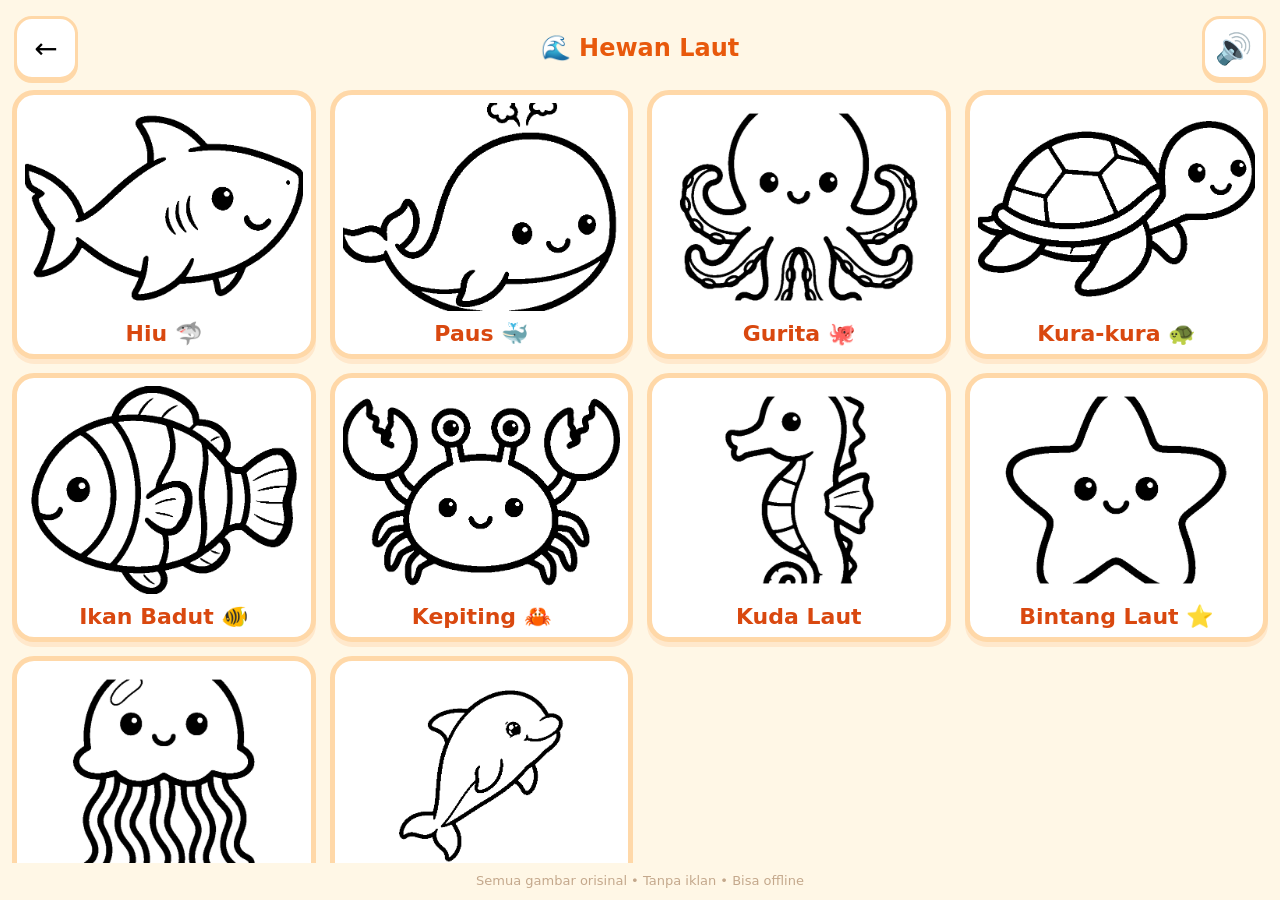
==== commit 9b7ea9e8: "v27: perbaiki pengiriman update (nama service worker stabil) v26 benar tapi tidak pernah sampai ke p" ====
--- a/kategori.html
+++ b/kategori.html
@@ -9,7 +9,7 @@
 <link rel="manifest" href="manifest.webmanifest">
 <link rel="icon" type="image/png" sizes="192x192" href="icons/icon-192.png">
 <link rel="apple-touch-icon" href="icons/icon-192.png">
-<link rel="stylesheet" href="styles-v26.css">
+<link rel="stylesheet" href="styles-v27.css">
 </head>
 <body>
 <div id="app">
@@ -25,6 +25,6 @@
     <footer class="footnote">Semua gambar orisinal &bull; Tanpa iklan &bull; Bisa offline</footer>
   </section>
 </div>
-<script src="app-v26.js"></script>
+<script src="app-v27.js"></script>
 </body>
 </html>
--- a/styles-v27.css
+++ b/styles-v27.css
@@ -0,0 +1,552 @@
+* { box-sizing: border-box; -webkit-tap-highlight-color: transparent; }
+html, body {
+  margin: 0; padding: 0; height: 100%;
+  font-family: "Comic Sans MS", "Chalkboard SE", "Segoe UI Rounded", system-ui, sans-serif;
+  background: #FFF7E6; color: #4A3728;
+  overscroll-behavior: none;
+}
+#app { height: 100dvh; display: flex; flex-direction: column; }
+.screen { display: none; flex-direction: column; height: 100%; padding: 12px; }
+.screen.active { display: flex; }
+
+/* ---- Bilah atas ---- */
+.topbar {
+  display: flex; align-items: center; justify-content: space-between;
+  gap: 8px; padding: 4px 2px 10px;
+}
+.brand { display: flex; align-items: center; gap: 10px; }
+.brand-emoji { font-size: 40px; }
+h1 { font-size: 26px; margin: 0; color: #E8590C; }
+.screen-title { font-size: 24px; }
+.top-actions { display: flex; gap: 8px; }
+.icon-btn {
+  min-width: 56px; min-height: 56px; font-size: 26px;
+  border: 3px solid #FFD8A8; border-radius: 18px; background: #fff;
+  cursor: pointer; display: flex; align-items: center; justify-content: center;
+  box-shadow: 0 3px 0 #FFD8A8;
+}
+.icon-btn:active { transform: translateY(2px); box-shadow: none; }
+.icon-btn.primary { background: #69DB7C; border-color: #38B24A; box-shadow: 0 3px 0 #38B24A; }
+.subtitle { text-align: center; font-size: 18px; margin: 2px 0 12px; color: #97775F; }
+
+/* ---- Grid halaman ---- */
+.page-grid {
+  display: grid; grid-template-columns: repeat(2, 1fr); gap: 14px;
+  overflow-y: auto; padding-bottom: 10px;
+}
+@media (min-width: 700px) { .page-grid { grid-template-columns: repeat(4, 1fr); } }
+.page-card {
+  background: #fff; border: 4px solid #FFD8A8; border-radius: 22px;
+  padding: 8px; cursor: pointer; text-align: center;
+  box-shadow: 0 4px 0 #FFE8CC; transition: transform .1s;
+}
+.page-card:active { transform: scale(.96); }
+.page-card img { width: 100%; aspect-ratio: 4/3; object-fit: cover; border-radius: 14px; background: #fff; }
+.page-card .name { font-size: 20px; font-weight: bold; margin-top: 6px; color: #D9480F; }
+.footnote { text-align: center; font-size: 13px; color: #C4A88C; margin-top: auto; padding-top: 10px; }
+
+/* ---- Bilah kategori ---- */
+.cat-bar {
+  display: flex; gap: 8px; overflow-x: auto; padding: 4px 2px 10px;
+  scrollbar-width: none;
+}
+.cat-bar::-webkit-scrollbar { display: none; }
+.cat-chip {
+  flex-shrink: 0; display: flex; align-items: center; gap: 6px;
+  border: 3px solid #FFD8A8; background: #fff; border-radius: 999px;
+  padding: 10px 16px; font-size: 16px; font-weight: bold; color: #97775F;
+  cursor: pointer; font-family: inherit; box-shadow: 0 3px 0 #FFE8CC;
+}
+.cat-chip:active { transform: translateY(2px); box-shadow: none; }
+.cat-chip.active { background: #FFD43B; border-color: #FAB005; color: #7A4A00; box-shadow: 0 3px 0 #FAB005; }
+.cat-ico { font-size: 22px; }
+.cat-count { text-align: center; font-size: 16px; font-weight: bold; color: #E8590C; margin: 0 0 8px; }
+
+/* ---- Editor ramah balita ---- */
+#screen-editor { gap: 10px; }
+.kid-bar { padding-bottom: 2px; }
+.kid-btn {
+  min-width: 54px; min-height: 54px; font-size: 25px;
+  border: 3px solid #FFD8A8; border-radius: 18px; background: #fff;
+  cursor: pointer; display: flex; align-items: center; justify-content: center;
+  box-shadow: 0 3px 0 #FFD8A8; font-family: inherit; padding: 0 8px;
+}
+.kid-btn:active { transform: translateY(2px); box-shadow: none; }
+.kid-btn.primary { background: #69DB7C; border-color: #38B24A; box-shadow: 0 3px 0 #38B24A; }
+.kid-btn.go { background: #FFD43B; border-color: #FAB005; box-shadow: 0 3px 0 #FAB005; }
+#editor-title { flex: 1; text-align: center; font-size: 22px; margin: 0; }
+
+#editor-body { flex: 1; display: flex; gap: 10px; min-height: 0; }
+/* Kanvas bingkai biru membulat */
+#canvas-frame {
+  flex: 1; display: flex; align-items: center; justify-content: center;
+  background: #fff; border: 7px solid #4D96FF; border-radius: 26px;
+  overflow: hidden; min-width: 0; position: relative;
+  box-shadow: 0 4px 0 rgba(77,150,255,.35);
+}
+#canvas { touch-action: none; max-width: 100%; max-height: 100%; cursor: pointer; display: block; }
+/* Indikator memuat gambar */
+.canvas-loading {
+  position: absolute; inset: 0; display: flex; align-items: center; justify-content: center;
+  background: rgba(255,255,255,.85); font-size: 22px; font-weight: bold; color: #E8590F;
+  border-radius: 18px; z-index: 5;
+}
+.canvas-loading.hidden { display: none; }
+
+/* Rel krayon vertikal di kanan */
+#crayon-rail {
+  width: 96px; flex-shrink: 0; display: flex; flex-direction: column;
+  background: #fff; border: 4px solid #FFD8A8; border-radius: 22px;
+  overflow: hidden;
+}
+.crayon-box {
+  display: flex; flex-direction: column; gap: 12px; align-items: center;
+  padding: 18px 6px; overflow-y: auto; scrollbar-width: none;
+}
+.crayon-box::-webkit-scrollbar { display: none; }
+.swatch.crayon {
+  width: 56px; height: 96px; min-height: 96px; border: none; cursor: pointer; padding: 0;
+  background:
+    linear-gradient(90deg, rgba(255,255,255,.45), rgba(255,255,255,0) 45%),
+    var(--c);
+  clip-path: polygon(50% 0%, 88% 16%, 100% 22%, 100% 100%, 0% 100%, 0% 22%, 12% 16%);
+  filter: drop-shadow(0 3px 2px rgba(0,0,0,.25));
+  transition: transform .12s;
+}
+.swatch.crayon.active { transform: scale(1.22); filter: drop-shadow(0 0 7px var(--c)); }
+
+/* Bilah konteks: ukuran / jenis kuas / stiker */
+#context-bar { display: flex; justify-content: center; }
+.tool-section {
+  display: flex; flex-direction: row; gap: 10px; align-items: center; justify-content: flex-start;
+  background: #fff; border: 3px solid #FFD8A8; border-radius: 20px; padding: 8px 12px;
+  max-width: 100%; overflow-x: auto; scrollbar-width: none;
+}
+.tool-section::-webkit-scrollbar { display: none; }
+.tool-section.hidden { display: none; }
+.brush-btn, .sticker-btn {
+  width: 58px; height: 58px; min-width: 58px; border-radius: 18px; border: 3px solid #EEE;
+  background: #FFF9F0; cursor: pointer; font-size: 26px; font-family: inherit;
+  display: flex; align-items: center; justify-content: center; padding: 0;
+}
+.brush-btn.active, .sticker-btn.active { border-color: #E8590C; background: #FFF0E0; transform: scale(1.06); }
+.brush-btn .dot { background: #4A3728; border-radius: 50%; display: block; }
+.sticker-btn { font-size: 30px; }
+.sticker-bar { display: flex; gap: 10px; }
+
+/* Bilah mode bawah: 5 tombol besar */
+#mode-bar {
+  display: flex; gap: 8px;
+  background: #fff; border: 4px solid #FFD8A8; border-radius: 24px; padding: 8px;
+}
+.mode-btn {
+  flex: 1; background: #FFF7E6; border: 3px solid transparent; border-radius: 18px;
+  cursor: pointer; display: flex; flex-direction: column; align-items: center; gap: 3px;
+  padding: 9px 4px; font-family: inherit; color: #97775F; min-width: 0;
+}
+.mode-ico { font-size: 30px; line-height: 1; }
+.mode-lbl { font-size: 13px; font-weight: bold; white-space: nowrap; }
+.mode-btn.active {
+  background: #fff; color: #D9480F; border-color: #FFB84D;
+  box-shadow: 0 3px 0 #FFD8A8; transform: translateY(-2px);
+}
+
+/* Beranda lebih ceria */
+.brand-emoji { display: inline-block; animation: kid-bounce 1.8s ease-in-out infinite; }
+@keyframes kid-bounce { 0%,100% { transform: translateY(0) rotate(-6deg); } 50% { transform: translateY(-9px) rotate(6deg); } }
+.page-card { border-width: 5px; box-shadow: 0 5px 0 #FFE8CC; }
+.page-card .thumb { font-size: 30px; }
+
+/* Lanskap pendek: padatkan */
+@media (max-height: 500px) and (orientation: landscape) {
+  .mode-ico { font-size: 22px; }
+  .mode-lbl { display: none; }
+  .mode-btn { padding: 6px 4px; }
+  .swatch.crayon { width: 44px; height: 80px; min-height: 80px; }
+  #crayon-rail { width: 76px; }
+  .kid-btn { min-width: 46px; min-height: 46px; font-size: 21px; }
+  #canvas-frame { border-width: 5px; border-radius: 18px; }
+}
+
+/* ---- Layar Finish: animasi interaktif ---- */
+#screen-finish { padding: 0; }
+#finish-wrap { flex: 1; position: relative; min-height: 0; }
+#anim-canvas { width: 100%; height: 100%; display: block; touch-action: manipulation; }
+.finish-text {
+  position: absolute; top: 12px; left: 0; right: 0;
+  text-align: center; font-size: 30px; font-weight: bold; color: #D9480F;
+  text-shadow: 0 2px 0 #fff; pointer-events: none;
+}
+.finish-actions {
+  display: flex; justify-content: center; gap: 14px;
+  padding: 12px; background: #FFF7E6;
+}
+
+/* ---- Galeri ---- */
+.gallery-grid { display: grid; grid-template-columns: repeat(2, 1fr); gap: 12px; overflow-y: auto; }
+@media (min-width: 700px) { .gallery-grid { grid-template-columns: repeat(4, 1fr); } }
+.gallery-item {
+  background: #fff; border: 4px solid #FFD8A8; border-radius: 18px;
+  overflow: hidden; cursor: pointer; padding: 6px;
+}
+.gallery-item img { width: 100%; border-radius: 12px; display: block; }
+
+/* ---- Viewer & toast ---- */
+.viewer {
+  position: fixed; inset: 0; background: rgba(0,0,0,.85); z-index: 50;
+  display: flex; align-items: center; justify-content: center; flex-direction: column; gap: 12px;
+}
+.viewer.hidden { display: none; }
+.viewer img { max-width: 92vw; max-height: 80vh; border-radius: 16px; background: #fff; }
+.viewer-actions { display: flex; gap: 12px; }
+.toast {
+  position: fixed; bottom: 26px; left: 50%; transform: translateX(-50%);
+  background: #4A3728; color: #fff; padding: 12px 22px; border-radius: 24px;
+  font-size: 18px; z-index: 60; transition: opacity .3s;
+}
+.toast.hidden { opacity: 0; pointer-events: none; }
+
+/* ===== v9: Beranda 2 level untuk balita ===== */
+.cat-grid {
+  display: grid; grid-template-columns: 1fr 1fr; gap: 14px;
+  padding: 4px 16px 20px; max-width: 520px; margin: 0 auto;
+}
+.cat-card {
+  background: #fff; border: 4px solid #FFD8A8; border-radius: 24px;
+  padding: 20px 8px 16px; text-align: center; cursor: pointer;
+  box-shadow: 0 4px 0 rgba(210, 140, 60, .35);
+  transition: transform .12s;
+}
+.cat-card:active { transform: scale(.94); }
+.cat-card-ico { font-size: 64px; line-height: 1.1; }
+.cat-card-name { font-size: 19px; font-weight: 800; color: #7A4A1E; margin-top: 6px; }
+.pics-bar { display: flex; align-items: center; gap: 10px; padding: 4px 16px 10px; }
+.pics-bar .screen-title { margin: 0; }
+
+/* ===== v9: Laci alat ===== */
+.drawer {
+  position: fixed; inset: 0; z-index: 55;
+  background: rgba(60, 35, 10, .45);
+  display: flex; align-items: flex-end; justify-content: center;
+}
+.drawer.hidden { display: none; }
+.drawer-card {
+  background: #FFF8EC; border-radius: 28px 28px 0 0;
+  padding: 18px 18px 26px; width: 100%; max-width: 480px;
+  border-top: 5px solid #FFD8A8;
+  animation: drawerUp .22s ease-out;
+}
+@keyframes drawerUp { from { transform: translateY(60px); opacity: .5; } to { transform: none; opacity: 1; } }
+.drawer-title { font-size: 24px; font-weight: 900; color: #7A4A1E; text-align: center; margin-bottom: 14px; }
+.drawer-grid { display: grid; grid-template-columns: 1fr 1fr 1fr; gap: 12px; margin-bottom: 16px; }
+.drawer-btn {
+  background: #fff; border: 4px solid #FFE3B3; border-radius: 20px;
+  padding: 14px 6px 10px; display: flex; flex-direction: column; align-items: center; gap: 4px;
+  font-size: 17px; font-weight: 800; color: #7A4A1E; cursor: pointer;
+  box-shadow: 0 3px 0 rgba(210, 140, 60, .3);
+}
+.drawer-btn:active { transform: scale(.95); }
+.drawer-btn.active { border-color: #FF9F43; background: #FFF3DC; }
+.drawer-btn.danger { border-color: #FFB3B3; color: #C0392B; }
+.drawer-ico { font-size: 44px; line-height: 1; }
+#drawer-close { width: 100%; }
+
+/* ===== v9: Dialog ramah anak ===== */
+.kid-modal {
+  position: fixed; inset: 0; z-index: 70;
+  background: rgba(60, 35, 10, .5);
+  display: flex; align-items: center; justify-content: center; padding: 24px;
+}
+.kid-modal.hidden { display: none; }
+.kid-modal-card {
+  background: #FFF8EC; border-radius: 28px; border: 5px solid #FFD8A8;
+  padding: 28px 26px 24px; max-width: 340px; width: 100%; text-align: center;
+  animation: modalPop .2s ease-out;
+}
+@keyframes modalPop { from { transform: scale(.85); opacity: .4; } to { transform: none; opacity: 1; } }
+.kid-modal-emoji { font-size: 64px; }
+.kid-modal-text { font-size: 24px; font-weight: 900; color: #7A4A1E; margin: 10px 0 20px; }
+.kid-modal-btns { display: flex; gap: 12px; }
+.kid-modal-btn {
+  flex: 1; padding: 16px 0; border-radius: 20px; font-size: 22px; font-weight: 900;
+  border: none; cursor: pointer;
+}
+.kid-modal-btn.no { background: #E8E8E8; color: #555; }
+.kid-modal-btn.yes { background: linear-gradient(180deg, #7BC96F, #5AAE4E); color: #fff; box-shadow: 0 4px 0 #3E7D36; }
+.kid-modal-btn:active { transform: scale(.96); }
+
+/* ===== v9: Bintang reward ===== */
+.burst-star {
+  position: absolute; transform: translate(-50%, -50%);
+  pointer-events: none; z-index: 6;
+  animation: burst .9s ease-out forwards;
+}
+@keyframes burst {
+  0% { opacity: 1; transform: translate(-50%, -50%) scale(.5); }
+  100% { opacity: 0; transform: translate(calc(-50% + var(--dx)), calc(-50% + var(--dy))) scale(1.25); }
+}
+
+/* ===== v17: tombol segitiga hijau (selesai) di sudut kanvas ===== */
+.done-fab {
+  position: absolute; bottom: 14px; z-index: 8;
+  width: 78px; height: 78px; border: none; cursor: pointer; padding: 0;
+  background: linear-gradient(180deg, #8BD67F, #4E9E44);
+  clip-path: polygon(20% 10%, 90% 50%, 20% 90%);
+  filter: drop-shadow(0 4px 6px rgba(0,0,0,.35));
+  animation: fabPulse 1.6s ease-in-out infinite;
+}
+.done-fab.left { left: 14px; }
+.done-fab.right { right: 14px; }
+@keyframes fabPulse {
+  0%, 100% { transform: scale(1); }
+  50% { transform: scale(1.08); }
+}
+.done-fab:active { transform: scale(.92); animation: none; }
+.done-fab.hidden { display: none; }
+
+/* ===== v18: UI ala referensi — tombol melayang + panel geser ===== */
+#canvas-frame {
+  border: none; border-radius: 0; box-shadow: none; background: #fff;
+}
+/* tombol bulat glossy */
+.fab-btn {
+  position: absolute; z-index: 9;
+  width: 68px; height: 68px; border-radius: 50%;
+  border: 4px solid rgba(255,255,255,.9);
+  font-size: 30px; cursor: pointer; color: #fff;
+  display: flex; align-items: center; justify-content: center;
+  box-shadow: 0 4px 10px rgba(0,0,0,.25), inset 0 3px 6px rgba(255,255,255,.55), inset 0 -4px 8px rgba(0,0,0,.18);
+  text-shadow: 0 2px 3px rgba(0,0,0,.25);
+  transition: transform .12s;
+}
+.fab-btn:active { transform: scale(.9); }
+.fab-btn.active-tool { outline: 4px solid #FFD23F; outline-offset: 2px; }
+.fab-back { top: 14px; left: 14px; background: radial-gradient(circle at 32% 28%, #FFE066, #FFC300 70%); color: #fff; font-weight: 900; }
+.fab-stack { position: absolute; z-index: 9; display: flex; flex-direction: column; gap: 14px; }
+.fab-stack .fab-btn { position: static; }
+.fab-left { left: 14px; bottom: 110px; }
+.fab-right { right: 14px; top: 14px; }
+.fab-undo { background: radial-gradient(circle at 32% 28%, #E8E8E8, #BDBDBD 70%); }
+.fab-trash { background: radial-gradient(circle at 32% 28%, #C77DFF, #8E44AD 70%); }
+.fab-auto { background: radial-gradient(circle at 32% 28%, #FFD93D, #FF8C42 70%); }
+.fab-sticker { background: radial-gradient(circle at 32% 28%, #FFD93D, #F4A900 70%); }
+.fab-purple { background: radial-gradient(circle at 32% 28%, #D0A6FF, #9B5DE5 70%); }
+.fab-rainbow { background: linear-gradient(135deg, #FF5D5D, #FF9F1C, #FFD23F, #2FBF71, #3A86FF, #B565D8); }
+/* panel geser dari kanan */
+.side-panel {
+  position: absolute; top: 0; right: 0; bottom: 0; z-index: 10;
+  width: 128px; padding: 14px 10px;
+  background: #FFFDF5; border-left: 4px solid #FFE3B3; border-radius: 24px 0 0 24px;
+  box-shadow: -6px 0 16px rgba(0,0,0,.15);
+  overflow-y: auto; scrollbar-width: none;
+  animation: panelIn .22s ease-out;
+}
+.side-panel::-webkit-scrollbar { display: none; }
+.side-panel.hidden { display: none; }
+@keyframes panelIn { from { transform: translateX(60px); opacity: .4; } to { transform: none; opacity: 1; } }
+.brush-list { display: flex; flex-direction: column; gap: 12px; align-items: stretch; }
+.brush-item {
+  background: #fff; border: 3px solid #FFE3B3; border-radius: 18px;
+  padding: 10px 4px; font-size: 34px; cursor: pointer; line-height: 1;
+  box-shadow: 0 3px 0 rgba(210,140,60,.25);
+  display: flex; flex-direction: column; align-items: center; gap: 2px;
+}
+.brush-item small { font-size: 11px; font-weight: 800; color: #7A4A1E; }
+.brush-item:active { transform: scale(.94); }
+.brush-item.active { border-color: #FF9F43; background: #FFF3DC; }
+/* palet warna */
+.color-row { display: grid; grid-template-columns: repeat(4, 1fr); gap: 8px; margin-bottom: 12px; }
+.color-grid { display: grid; grid-template-columns: repeat(4, 1fr); gap: 8px; }
+.swatch-dot {
+  aspect-ratio: 1; border-radius: 14px; cursor: pointer; padding: 0;
+  border: 3px solid rgba(255,255,255,.9);
+  box-shadow: 0 2px 5px rgba(0,0,0,.2), inset 0 2px 4px rgba(255,255,255,.5);
+  transition: transform .1s;
+}
+.swatch-dot:active { transform: scale(.88); }
+.swatch-dot.active { outline: 3px solid #FF9F43; outline-offset: 1px; transform: scale(1.08); }
+/* segitiga hijau pindah kanan bawah */
+.done-fab.right { right: 14px; }
+.done-fab.left { left: 14px; }
+@media (max-width: 480px) {
+  .fab-btn { width: 58px; height: 58px; font-size: 26px; }
+  .fab-left { bottom: 100px; }
+  .side-panel { width: 112px; }
+}
+
+/* ===== v19: panel warna lebih besar & ramah jari balita ===== */
+#panel-colors { width: 204px; }
+#panel-colors .color-row { grid-template-columns: repeat(4, 1fr); gap: 10px; margin-bottom: 12px; }
+#panel-colors .color-grid { grid-template-columns: repeat(3, 1fr); gap: 10px; }
+#panel-colors .swatch-dot { border-radius: 16px; }
+.swatch-rainbow {
+  background: linear-gradient(135deg, #FF5D5D, #FF9F1C, #FFD23F, #2FBF71, #3A86FF, #B565D8) !important;
+}
+@media (max-width: 480px) {
+  #panel-colors { width: 172px; }
+}
+
+/* ===== v20: tombol finish ala referensi — kotak hijau + segitiga play putih ===== */
+.done-fab {
+  position: absolute; bottom: 14px; z-index: 8;
+  width: 80px; height: 80px; cursor: pointer; padding: 0;
+  background: linear-gradient(180deg, #7ED957, #34A24B);
+  border: 4px solid rgba(255,255,255,.9);
+  border-radius: 24px;
+  clip-path: none; filter: none;
+  box-shadow: 0 4px 10px rgba(0,0,0,.25), inset 0 3px 6px rgba(255,255,255,.5), inset 0 -4px 8px rgba(0,0,0,.15);
+  display: flex; align-items: center; justify-content: center;
+  animation: fabPulse 1.6s ease-in-out infinite;
+}
+.done-fab::after {
+  content: "";
+  width: 0; height: 0;
+  border-left: 32px solid #fff;
+  border-top: 20px solid transparent;
+  border-bottom: 20px solid transparent;
+  margin-left: 8px;
+  filter: drop-shadow(0 2px 2px rgba(0,0,0,.25));
+}
+
+/* ===== v21: tombol finish ala referensi ===== */
+#btn-finish-recolor { bottom: 14px; left: 14px; }
+
+/* v23: palet warna selalu terlihat di bawah kanvas */
+#editor-body { flex-direction: column; }
+#canvas-frame { flex: 1 1 auto; min-height: 0; }
+#palette-bar {
+  flex: 0 0 auto;
+  background: #FFF8F0;
+  border-top: 2px solid #FFE0B8;
+  padding: 10px 12px calc(10px + env(safe-area-inset-bottom));
+  max-height: 32vh;
+  overflow-y: auto;
+}
+#palette-bar .color-row { display: flex; gap: 10px; margin-bottom: 10px; overflow-x: auto; padding-bottom: 2px; }
+#palette-bar .color-grid { display: grid; grid-template-columns: repeat(8, 1fr); gap: 8px; }
+#palette-bar .swatch-dot { width: 44px; height: 44px; flex: 0 0 auto; border-radius: 50%; }
+#palette-bar .color-grid .swatch-dot { width: 100%; aspect-ratio: 1; }
+/* v23: tombol finish sederhana */
+.finish-btns { display: flex; gap: 12px; justify-content: center; margin-top: 18px; flex-wrap: wrap; }
+#finish-wrap { display: flex; flex-direction: column; align-items: center; justify-content: center; height: 100%; padding: 24px; }
+/* v23: gambar hasil di halaman finish */
+.finish-img {
+  max-width: 86vw; max-height: 44vh; border-radius: 18px;
+  border: 5px solid #fff; box-shadow: 0 4px 14px rgba(0,0,0,.18);
+  margin: 14px 0 4px; background: #fff;
+}
+
+/* v23: latar animasi finish yang meriah */
+#finish-wrap { position: relative; overflow: hidden; }
+#finish-bg { position: absolute; inset: 0; pointer-events: none; z-index: 0; }
+#finish-wrap > *:not(#finish-bg) { position: relative; z-index: 1; }
+.finish-emoji {
+  position: absolute;
+  animation: finish-float 5s ease-in-out infinite;
+  filter: drop-shadow(0 3px 4px rgba(0,0,0,.15));
+}
+@keyframes finish-float {
+  0%, 100% { transform: translateY(0) rotate(-8deg); }
+  50% { transform: translateY(-26px) rotate(8deg); }
+}
+.finish-confetti {
+  position: absolute; top: -16px;
+  width: 10px; height: 14px;
+  animation: finish-fall 4s linear infinite;
+}
+@keyframes finish-fall {
+  0% { transform: translateY(-20px) rotate(0deg); opacity: 1; }
+  100% { transform: translateY(110vh) rotate(720deg); opacity: .7; }
+}
+
+/* Interaktif: ledakan konfeti saat diketuk */
+.finish-burst {
+  position: absolute; width: 12px; height: 12px; border-radius: 3px;
+  pointer-events: none; z-index: 5;
+  animation: finish-burst .7s ease-out forwards;
+}
+@keyframes finish-burst {
+  0% { transform: translate(0,0) rotate(0deg) scale(1); opacity: 1; }
+  100% { transform: translate(var(--bx), var(--by)) rotate(var(--br)) scale(.3); opacity: 0; }
+}
+/* Gambar berputar saat diketuk */
+.finish-img.tap-spin { animation: finish-spin .8s ease-in-out; }
+@keyframes finish-spin {
+  0% { transform: rotate(0deg) scale(1); }
+  30% { transform: rotate(180deg) scale(1.15); }
+  60% { transform: rotate(360deg) scale(.95); }
+  100% { transform: rotate(360deg) scale(1); }
+}
+.finish-img { cursor: pointer; transition: transform .15s; }
+.finish-img:active { transform: scale(.96); }
+#finish-wrap { cursor: pointer; }
+
+/* Stiker */
+.sticker-bar {
+  display: flex; gap: 8px; overflow-x: auto; padding: 8px 4px;
+  scrollbar-width: none; -webkit-overflow-scrolling: touch;
+}
+.sticker-bar::-webkit-scrollbar { display: none; }
+.sticker-bar.hidden { display: none; }
+.sticker-btn {
+  flex: 0 0 auto; width: 52px; height: 52px; font-size: 30px;
+  border: 3px solid transparent; border-radius: 14px; background: #FFF;
+  box-shadow: 0 2px 6px rgba(0,0,0,.12); cursor: pointer;
+  transition: transform .12s, border-color .12s;
+}
+.sticker-btn:active { transform: scale(.9); }
+.sticker-btn.active { border-color: #FFD23F; transform: scale(1.08); }
+
+/* ===== v25: optimasi UI/UX balita (target sentuh besar, palet jelas, navigasi 1 ketuk) ===== */
+/* Tombol atas lebih besar untuk jari balita */
+.icon-btn { min-width: 64px; min-height: 64px; font-size: 30px; }
+.kid-btn { min-width: 64px; min-height: 64px; font-size: 28px; }
+/* Kartu kategori lebih besar, ikon dan nama lebih mudah dikenali tanpa bisa membaca */
+.cat-card { padding: 24px 10px 20px; }
+.cat-card-ico { font-size: 76px; }
+.cat-card-name { font-size: 22px; }
+/* Kartu Lanjutkan: gambar terakhir, satu ketuk langsung mewarnai lagi */
+.resume-card {
+  display: flex; align-items: center; gap: 14px;
+  background: linear-gradient(180deg, #FFE066, #FFD43B);
+  border: 4px solid #FAB005; border-radius: 24px;
+  padding: 16px 18px; margin: 0 16px 16px;
+  box-shadow: 0 4px 0 rgba(210, 140, 60, .4);
+  cursor: pointer; font-size: 22px; font-weight: 900; color: #7A4A00;
+}
+.resume-card:active { transform: scale(.96); }
+.resume-ico { font-size: 36px; line-height: 1; }
+.resume-text { text-align: left; }
+/* Tombol melayang editor lebih besar */
+.fab-btn { width: 72px; height: 72px; font-size: 32px; }
+.fab-left { bottom: 118px; }
+/* Tombol selesai: centang hijau besar, bukan segitiga play yang membingungkan */
+.done-fab::after {
+  content: "✓"; border: none; width: auto; height: auto;
+  font-size: 48px; font-weight: 900; color: #fff; margin-left: 0;
+  filter: drop-shadow(0 2px 2px rgba(0,0,0,.25));
+}
+/* Palet: warna utama besar, pastel 6 kolom supaya tiap titik minimal ~52px di HP */
+#palette-bar .color-row { gap: 12px; }
+#palette-bar .swatch-dot { width: 56px; height: 56px; }
+#palette-bar .color-grid { grid-template-columns: repeat(6, 1fr); gap: 10px; }
+#palette-bar .color-grid .swatch-dot { width: 100%; aspect-ratio: 1; height: auto; }
+/* Stiker lebih besar */
+.sticker-btn { width: 60px; height: 60px; font-size: 34px; }
+/* Kartu gambar di halaman kategori lebih besar */
+.page-card .name { font-size: 22px; }
+@media (max-width: 480px) {
+  .fab-btn { width: 68px; height: 68px; font-size: 30px; }
+  .fab-left { bottom: 108px; }
+  .cat-card-ico { font-size: 68px; }
+}
+
+/* ===== v26: perbaikan palet pastel raksasa ===== */
+/* Penyebab v25: titik pastel memakai width:100% dari kolom grid. Di layar
+   lebar (6 kolom) satu titik jadi selebar 1/6 layar. Perbaikan: titik
+   pastel ukuran tetap 56px seperti baris warna vivid, membungkus ke baris
+   berikutnya, tidak pernah membesar mengikuti lebar layar. */
+#palette-bar .color-grid { display: flex; flex-wrap: wrap; gap: 10px; }
+#palette-bar .color-grid .swatch-dot {
+  width: 56px; height: 56px; flex: 0 0 auto; aspect-ratio: auto;
+}
